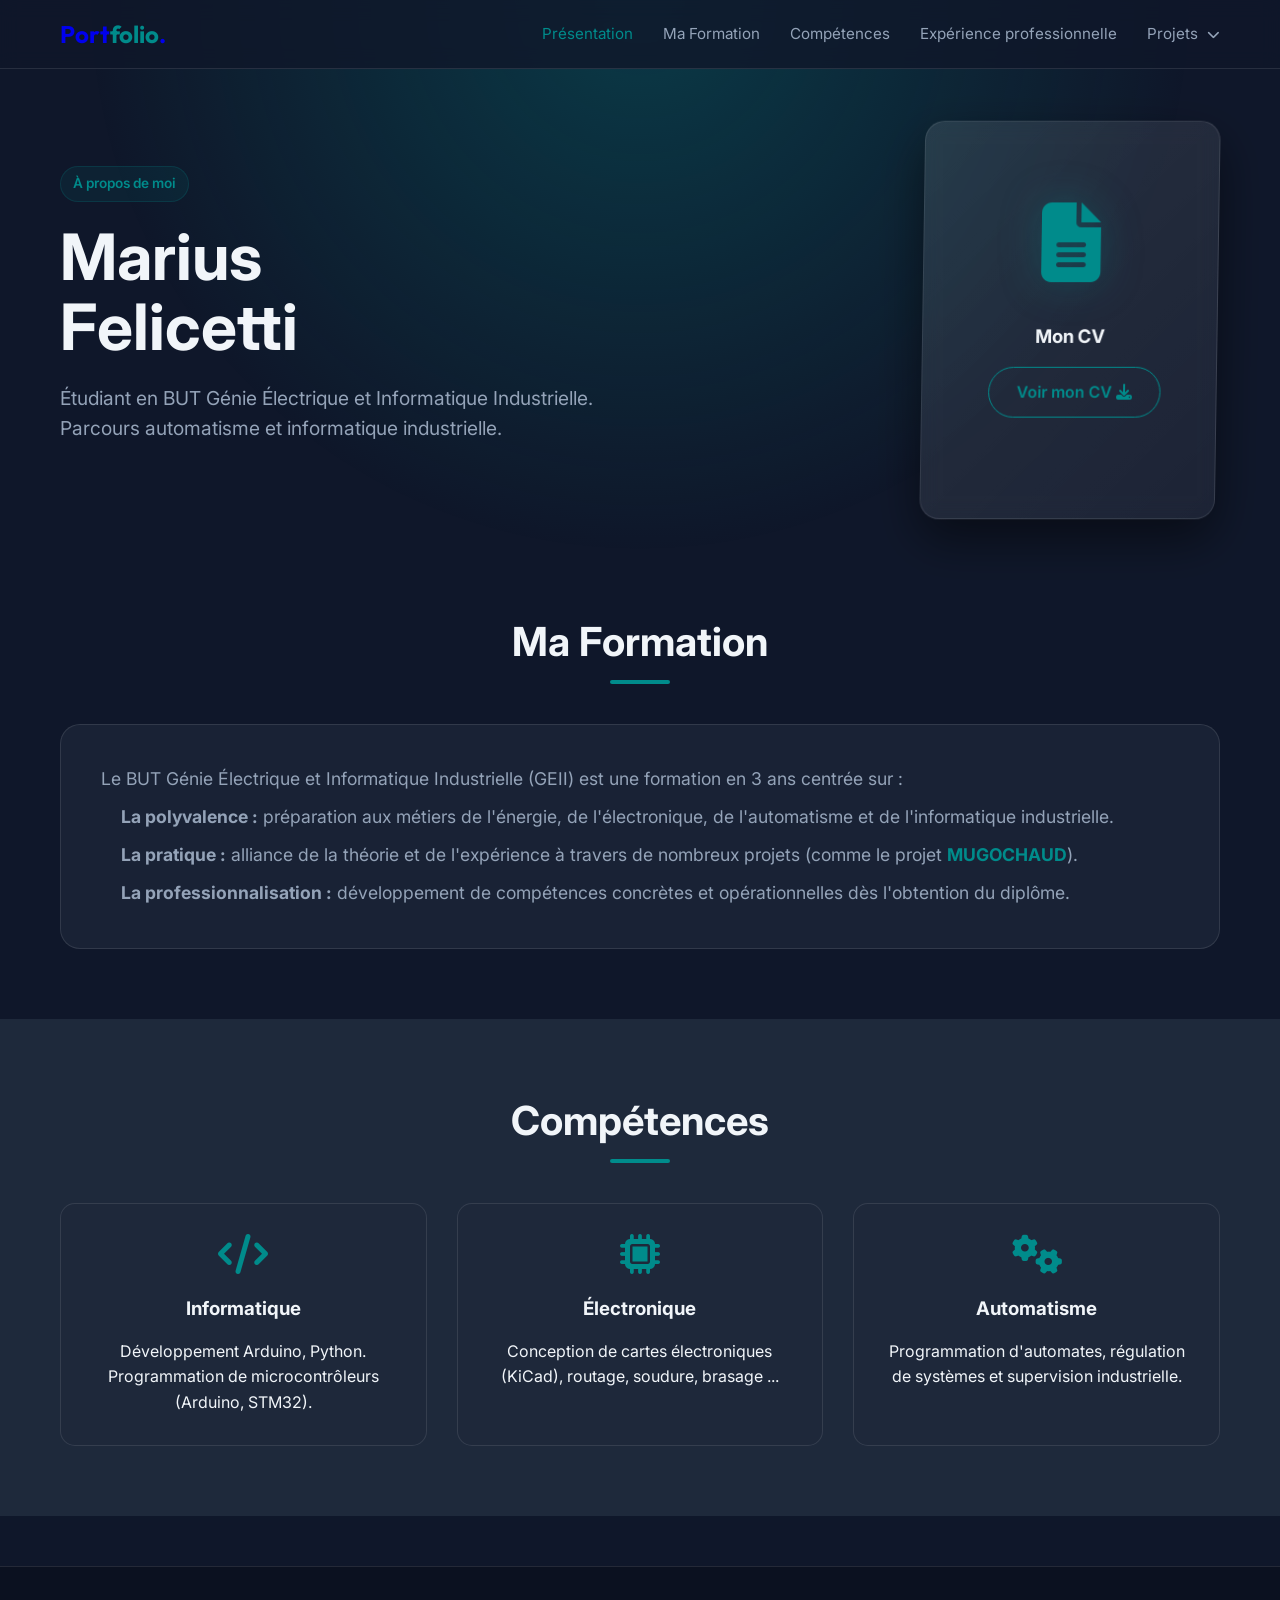
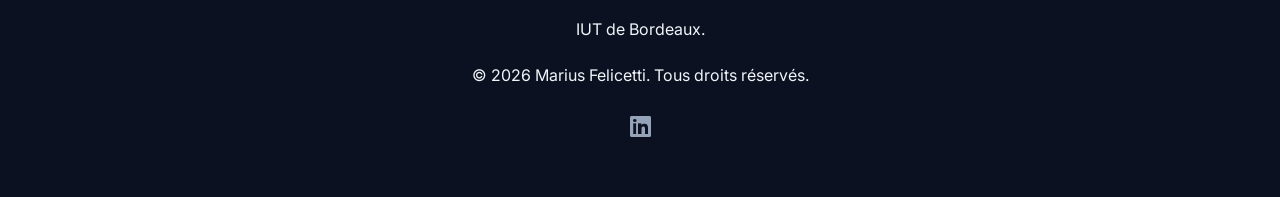
==== index.html @ 2bc8f961 "Add files via upload" ====
<!DOCTYPE html>
<html lang="fr">

<head>
    <meta charset="UTF-8">
    <meta name="viewport" content="width=device-width, initial-scale=1.0">
    <title>Portfolio | Marius Felicetti</title>
    <meta name="description" content="Présentation de mon portfolio.">

    <!-- Fonts -->
    <link rel="preconnect" href="https://fonts.googleapis.com">
    <link rel="preconnect" href="https://fonts.gstatic.com" crossorigin>
    <link
        href="https://fonts.googleapis.com/css2?family=Inter:wght@300;400;600;700&family=Outfit:wght@500;700&display=swap"
        rel="stylesheet">

    <!-- Icons -->
    <link rel="stylesheet" href="https://cdnjs.cloudflare.com/ajax/libs/font-awesome/6.4.0/css/all.min.css">

    <!-- Styles -->
    <link rel="stylesheet" href="style.css">
</head>

<body>
    <div class="background-glow"></div>

    <header class="header">
        <nav class="navbar container">
            <a href="index.html" class="logo">Port<span class="accent">folio</span>.</a>
            <ul class="nav-links">
                <li><a href="#hero">Présentation</a></li>
                <li><a href="#presentation">Ma Formation</a></li>
                <li><a href="#competences">Compétences</a></li>
                <li><a href="stage.html">Expérience professionnelle</a></li>
                <li class="nav-item-dynamic">
                    <a href="#" id="projets-btn">Projets <i class="fa-solid fa-chevron-down arrow-icon"></i></a>
                    <div class="dynamic-menu">
                        <a href="kartahelice.html">Kart à Hélice</a>
                        <a href="mugochaud.html">MUGOCHAUD</a>
                    </div>
                </li>
            </ul>
            <div class="hamburger">
                <span></span>
                <span></span>
                <span></span>
            </div>
        </nav>
    </header>

    <main>
        <!-- Hero Section -->
        <section id="hero" class="hero">
            <div class="container hero-content">
                <div class="hero-text">
                    <span class="badge">À propos de moi</span>
                    <h1>Marius<br><span class="gradient-text">Felicetti</span></h1>
                    <p class="lead">Étudiant en BUT Génie Électrique et Informatique Industrielle. Parcours automatisme
                        et informatique industrielle.</p>
                </div>
                <div class="hero-visual">
                    <div class="card-3d">
                        <i class="fa-solid fa-file-lines icon-3d"></i>
                        <div class="card-content">
                            <h3>Mon CV</h3>
                            <a href="CV.pdf" target="_blank" class="btn btn-secondary" style="margin-top: 15px;">Voir
                                mon CV <i class="fa-solid fa-download"></i></a>
                        </div>
                    </div>
                </div>
            </div>
        </section>

        <!-- Presentation -->
        <section id="presentation" class="section">
            <div class="container">
                <h2 class="section-title">Ma Formation</h2>
                <div class="content-card">
                    <p>Le BUT Génie Électrique et Informatique Industrielle (GEII) est une formation en 3 ans centrée
                        sur :</p>
                    <ul style="padding-left: 20px; margin-top: 10px; display: flex; flex-direction: column; gap: 10px;">
                        <li><strong>La polyvalence :</strong> préparation aux métiers de l'énergie, de l'électronique,
                            de l'automatisme et de l'informatique industrielle.</li>
                        <li><strong>La pratique :</strong> alliance de la théorie et de l'expérience à travers de
                            nombreux projets (comme le projet <a href="mugochaud.html" style="color: var(--accent); font-weight: bold;">MUGOCHAUD</a>).</li>
                        <li><strong>La professionnalisation :</strong> développement de compétences concrètes et
                            opérationnelles dès l'obtention du diplôme.</li>
                    </ul>
                </div>
            </div>
        </section>

        <!-- Compétences -->
        <section id="competences" class="section alt-bg">
            <div class="container">
                <h2 class="section-title">Compétences</h2>
                <div class="grid-3">
                    <div class="feature-card">
                        <i class="fa-solid fa-code"></i>
                        <h3>Informatique</h3>
                        <p>Développement Arduino, Python. Programmation de microcontrôleurs (Arduino, STM32).</p>
                    </div>
                    <div class="feature-card">
                        <i class="fa-solid fa-microchip"></i>
                        <h3>Électronique</h3>
                        <p>Conception de cartes électroniques (KiCad), routage, soudure, brasage ...</p>
                    </div>
                    <div class="feature-card">
                        <i class="fa-solid fa-gears"></i>
                        <h3>Automatisme</h3>
                        <p>Programmation d'automates, régulation de systèmes et supervision industrielle.</p>
                    </div>
                </div>
            </div>
        </section>

    </main>

    <footer class="footer">
        <div class="container">
            <div class="footer-content">
                <div class="footer-logo">IUT <span class="accent"> de Bordeaux</span>.</div>
                <p>&copy; 2026 Marius Felicetti. Tous droits réservés.</p>
                <div class="social-links">
                    <a href="https://www.linkedin.com/in/marius-felicetti" target="_blank"><i
                            class="fa-brands fa-linkedin"></i></a>
                </div>
            </div>
        </div>
    </footer>

    <script src="script.js"></script>
</body>

</html>
---- style.css ----
:root {
    --bg-color: #0f172a;
    --bg-alt: #1e293b;
    --text-main: #f1f5f9;
    --text-muted: #94a3b8;
    --accent: #008b8b;
    --accent-glow: rgba(0, 139, 139, 0.3);
    --card-bg: rgba(30, 41, 59, 0.7);
    --border: rgba(255, 255, 255, 0.1);
    --font-main: 'Inter', sans-serif;
    --font-heading: 'Outfit', sans-serif;
    --transition: all 0.3s ease;
}

* {
    margin: 0;
    padding: 0;
    box-sizing: border-box;
}

html {
    scroll-behavior: smooth;
}

body {
    font-family: var(--font-main);
    background-color: var(--bg-color);
    color: var(--text-main);
    line-height: 1.6;
    overflow-x: hidden;
}

/* Background Effect */
.background-glow {
    position: fixed;
    top: 0;
    left: 0;
    width: 100%;
    height: 100%;
    background: radial-gradient(circle at 50% 0%, var(--accent-glow), transparent 50%);
    z-index: -1;
    pointer-events: none;
}

/* Typography */
h1,
h2,
h3 {
    transition: var(--transition);
}

ul {
    list-style: none;
}

a {
    text-decoration: none;
}

.container {
    max-width: 1200px;
    margin: 0 auto;
    padding: 0 20px;
}

/* Buttons */
.btn {
    display: inline-block;
    padding: 12px 28px;
    border-radius: 50px;
    font-weight: 600;
    cursor: pointer;
    transition: var(--transition);
}

.btn-primary {
    background: var(--accent);
    color: #000;
    box-shadow: 0 0 20px var(--accent-glow);
}

.btn-primary:hover {
    transform: translateY(-2px);
    box-shadow: 0 0 30px var(--accent-glow);
}

.btn-secondary {
    background: transparent;
    border: 1px solid var(--accent);
    color: var(--accent);
    margin-left: 10px;
}

.btn-secondary:hover {
    background: rgba(0, 139, 139, 0.1);
}

/* Header */
.header {
    position: fixed;
    top: 0;
    width: 100%;
    z-index: 1000;
    background: rgba(15, 23, 42, 0.8);
    backdrop-filter: blur(10px);
    border-bottom: 1px solid var(--border);
    padding: 15px 0;
}

.navbar {
    display: flex;
    justify-content: space-between;
    align-items: center;
}

.logo {
    font-size: 1.5rem;
    font-weight: 700;
    font-family: var(--font-heading);
}

.logo .accent {
    color: var(--accent);
}

.nav-links {
    display: flex;
    gap: 30px;
    align-items: center;
}

.nav-links a {
    font-size: 0.95rem;
    color: var(--text-muted);
}

.nav-links a:hover,
.nav-links a.active {
    color: var(--accent);
}

.btn-nav {
    padding: 8px 20px;
    border: 1px solid var(--border);
    border-radius: 20px;
    background: rgba(255, 255, 255, 0.05);
}

.btn-nav:hover {
    border-color: var(--accent);
    color: var(--accent) !important;
}

/* Dynamic Menu */
.nav-item-dynamic {
    position: relative;
}

.dynamic-menu {
    position: absolute;
    top: 100%;
    left: 50%;
    /* Center relative to parent */
    transform: translateX(-50%) translateY(-10px);
    display: flex;
    flex-direction: column;
    align-items: stretch;
    /* Stretch items to fill width */
    background: rgba(15, 23, 42, 0.95);
    backdrop-filter: blur(10px);
    border: 1px solid var(--border);
    border-radius: 10px;
    padding: 10px;
    min-width: 200px;
    gap: 10px;
    opacity: 0;
    pointer-events: none;
    transition: all 0.3s ease;
    box-shadow: 0 10px 30px rgba(0, 0, 0, 0.5);
}

.nav-item-dynamic:hover .dynamic-menu {
    opacity: 1;
    transform: translateX(-50%) translateY(0);
    pointer-events: auto;
}

.dynamic-menu a {
    white-space: nowrap;
    font-size: 0.9rem;
    color: var(--text-muted);
    padding: 5px 10px;
    width: 100%;
    border-radius: 5px;
    transition: background 0.2s ease;
}

.dynamic-menu a:hover {
    color: var(--accent);
    background: rgba(255, 255, 255, 0.05);
}

.arrow-icon {
    font-size: 0.8rem;
    margin-left: 5px;
    transition: transform 0.3s ease;
}

.nav-item-dynamic:hover .arrow-icon {
    transform: rotate(180deg);
}

/* Hero Section */
.hero {
    min-height: 55vh;
    display: flex;
    align-items: center;
    position: relative;
    padding-top: 120px;
    padding-bottom: 20px;
}

.hero-content {
    display: flex;
    align-items: center;
    justify-content: space-between;
    width: 100%;
}

.hero-text {
    max-width: 600px;
}

.badge {
    display: inline-block;
    padding: 6px 12px;
    background: rgba(0, 139, 139, 0.1);
    color: var(--accent);
    border-radius: 20px;
    font-size: 0.85rem;
    font-weight: 600;
    margin-bottom: 20px;
    border: 1px solid rgba(0, 139, 139, 0.2);
}

.hero h1 {
    font-size: 4rem;
    line-height: 1.1;
    margin-bottom: 20px;
}

.lead {
    font-size: 1.2rem;
    color: var(--text-muted);
    margin-bottom: 30px;
}

.card-3d {
    width: 300px;
    height: 400px;
    background: linear-gradient(135deg, rgba(255, 255, 255, 0.1), rgba(255, 255, 255, 0.05));
    border: 1px solid var(--border);
    border-radius: 20px;
    display: flex;
    flex-direction: column;
    align-items: center;
    justify-content: center;
    backdrop-filter: blur(10px);
    box-shadow: 0 20px 50px rgba(0, 0, 0, 0.5);
    transform: rotateY(-10deg) rotateX(5deg);
    transition: transform 0.5s ease;
}

.card-3d:hover {
    transform: rotateY(0) rotateX(0) translateY(-10px);
}

.icon-3d {
    font-size: 5rem;
    color: var(--accent);
    margin-bottom: 20px;
    filter: drop-shadow(0 0 20px var(--accent-glow));
}

.card-content {
    text-align: center;
    padding: 20px;
}

.scroll-indicator {
    position: absolute;
    bottom: 30px;
    left: 50%;
    transform: translateX(-50%);
    display: flex;
    flex-direction: column;
    align-items: center;
    color: var(--text-muted);
    font-size: 0.9rem;
    animation: bounce 2s infinite;
}

@keyframes bounce {

    0%,
    20%,
    50%,
    80%,
    100% {
        transform: translateX(-50%) translateY(0);
    }

    40% {
        transform: translateX(-50%) translateY(-10px);
    }

    60% {
        transform: translateX(-50%) translateY(-5px);
    }
}

/* Sections */
.section {
    padding: 70px 0;
}

.alt-bg {
    background: var(--bg-alt);
}

.section-title {
    font-size: 2.5rem;
    margin-bottom: 50px;
    text-align: center;
    position: relative;
}

.section-title::after {
    content: '';
    position: absolute;
    bottom: -10px;
    left: 50%;
    transform: translateX(-50%);
    width: 60px;
    height: 4px;
    background: var(--accent);
    border-radius: 2px;
}

/* Cards & Grid */
.content-card {
    background: var(--card-bg);
    border: 1px solid var(--border);
    padding: 40px;
    border-radius: 20px;
    font-size: 1.1rem;
    color: var(--text-muted);
}

.grid-3 {
    display: grid;
    grid-template-columns: repeat(auto-fit, minmax(300px, 1fr));
    gap: 30px;
}

.feature-card {
    background: var(--card-bg);
    padding: 30px;
    border-radius: 15px;
    border: 1px solid var(--border);
    text-align: center;
    transition: var(--transition);
}

.feature-card:hover {
    transform: translateY(-5px);
    border-color: var(--accent);
}

.feature-card i {
    font-size: 2.5rem;
    color: var(--accent);
    margin-bottom: 20px;
}

.feature-card h3 {
    margin-bottom: 15px;
}

/* Split Layout */
.split-layout {
    display: flex;
    gap: 50px;
    align-items: center;
}

.text-block {
    flex: 1;
}

.visual-block {
    flex: 1;
}

.check-list li {
    margin-bottom: 15px;
    display: flex;
    align-items: center;
    gap: 10px;
}

.check-list i {
    color: var(--accent);
}

.placeholder-img {
    width: 100%;
    height: 300px;
    background: rgba(255, 255, 255, 0.05);
    border-radius: 20px;
    display: flex;
    flex-direction: column;
    align-items: center;
    justify-content: center;
    border: 2px dashed var(--border);
    color: var(--text-muted);
}

.placeholder-img i {
    font-size: 3rem;
    margin-bottom: 10px;
}

/* Timeline */
.timeline {
    position: relative;
    max-width: 800px;
    margin: 0 auto;
}

.timeline::before {
    content: '';
    position: absolute;
    left: 20px;
    top: 0;
    bottom: 0;
    width: 2px;
    background: var(--border);
}

.timeline-item {
    padding-left: 60px;
    margin-bottom: 40px;
    position: relative;
}

.timeline-dot {
    position: absolute;
    left: 11px;
    top: 5px;
    width: 20px;
    height: 20px;
    background: var(--accent);
    border-radius: 50%;
    box-shadow: 0 0 10px var(--accent-glow);
}

.timeline-content h4 {
    font-size: 1.3rem;
    margin-bottom: 10px;
}

/* Stats */
.stats-grid {
    display: flex;
    justify-content: space-around;
    margin-top: 40px;
    text-align: center;
}

.stat-number {
    display: block;
    font-size: 2.5rem;
    font-weight: 700;
    color: var(--accent);
}

.stat-label {
    color: var(--text-muted);
}

/* Downloads */
.downloads-grid {
    display: grid;
    grid-template-columns: repeat(auto-fit, minmax(280px, 1fr));
    gap: 20px;
}

.download-card {
    display: flex;
    align-items: center;
    background: var(--card-bg);
    padding: 20px;
    border-radius: 15px;
    border: 1px solid var(--border);
    transition: var(--transition);
    color: var(--accent);
    text-decoration: none;
}

.download-card:hover {
    background: rgba(0, 139, 139, 0.1);
    border-color: var(--accent);
}

.icon-box {
    width: 50px;
    height: 50px;
    background: rgba(255, 255, 255, 0.05);
    border-radius: 10px;
    display: flex;
    align-items: center;
    justify-content: center;
    font-size: 1.5rem;
    color: #ef4444;
    /* PDF Color */
    margin-right: 15px;
}

.file-info h4 {
    font-size: 1rem;
    margin-bottom: 2px;
}

.file-size {
    font-size: 0.85rem;
    color: var(--text-muted);
}

.download-icon {
    margin-left: auto;
    color: var(--text-muted);
}

/* Footer */
.footer {
    background: #0b1120;
    padding: 50px 0;
    margin-top: 50px;
    border-top: 1px solid var(--border);
}

.footer-content {
    display: flex;
    flex-direction: column;
    align-items: center;
    gap: 20px;
}

.social-links {
    display: flex;
    gap: 20px;
}

.social-links a {
    font-size: 1.5rem;
    color: var(--text-muted);
}

.social-links a:hover {
    color: var(--accent);
}

/* Mobile */
.hamburger {
    display: none;
    cursor: pointer;
}

@media (max-width: 768px) {
    .hero h1 {
        font-size: 2.5rem;
    }

    .hero-content {
        flex-direction: column;
        text-align: center;
    }

    .hero-visual {
        margin-top: 50px;
    }

    .split-layout {
        flex-direction: column;
    }

    .navbar .nav-links {
        position: absolute;
        top: 100%;
        left: 0;
        width: 100%;
        background: rgba(15, 23, 42, 0.98);
        flex-direction: column;
        padding: 20px 0;
        border-bottom: 1px solid var(--border);
        transform: translateY(-150%);
        opacity: 0;
        pointer-events: none;
        transition: var(--transition);
        z-index: 999;
    }

    .navbar .nav-links.active {
        transform: translateY(0);
        opacity: 1;
        pointer-events: auto;
    }

    .nav-item-dynamic {
        width: 100%;
        text-align: center;
    }

    .dynamic-menu {
        position: static;
        transform: none;
        box-shadow: none;
        background: transparent;
        border: none;
        padding: 0;
        margin-top: 15px;
        display: none;
    }

    .nav-item-dynamic:hover .dynamic-menu,
    .nav-item-dynamic:active .dynamic-menu {
        display: flex;
        opacity: 1;
        pointer-events: auto;
    }

    .hamburger {
        display: flex !important;
        flex-direction: column;
        gap: 6px;
        z-index: 1001;
        padding: 10px;
        margin-right: -10px;
    }

    .hamburger span {
        display: block;
        width: 28px;
        height: 3px;
        background-color: var(--text-main);
        transition: var(--transition);
        border-radius: 3px;
    }

    .hamburger.active span:nth-child(1) {
        transform: translateY(9px) rotate(45deg);
    }

    .hamburger.active span:nth-child(2) {
        opacity: 0;
    }

    .hamburger.active span:nth-child(3) {
        transform: translateY(-9px) rotate(-45deg);
    }

    .stats-grid {
        flex-direction: column;
        gap: 30px;
    }
}

/* Animations */
.hidden {
    opacity: 0;
    transform: translateY(30px);
    transition: all 0.8s ease;
}

.revealed {
    opacity: 1;
    transform: translateY(0);
}

.visual-block img {
    width: 100%;
    /* L'image prend toute la largeur du bloc */
    height: auto;
    /* La hauteur s'adapte pour ne pas déformer l'image */
    object-fit: cover;
    /* Remplit bien le cadre (optionnel) */
}
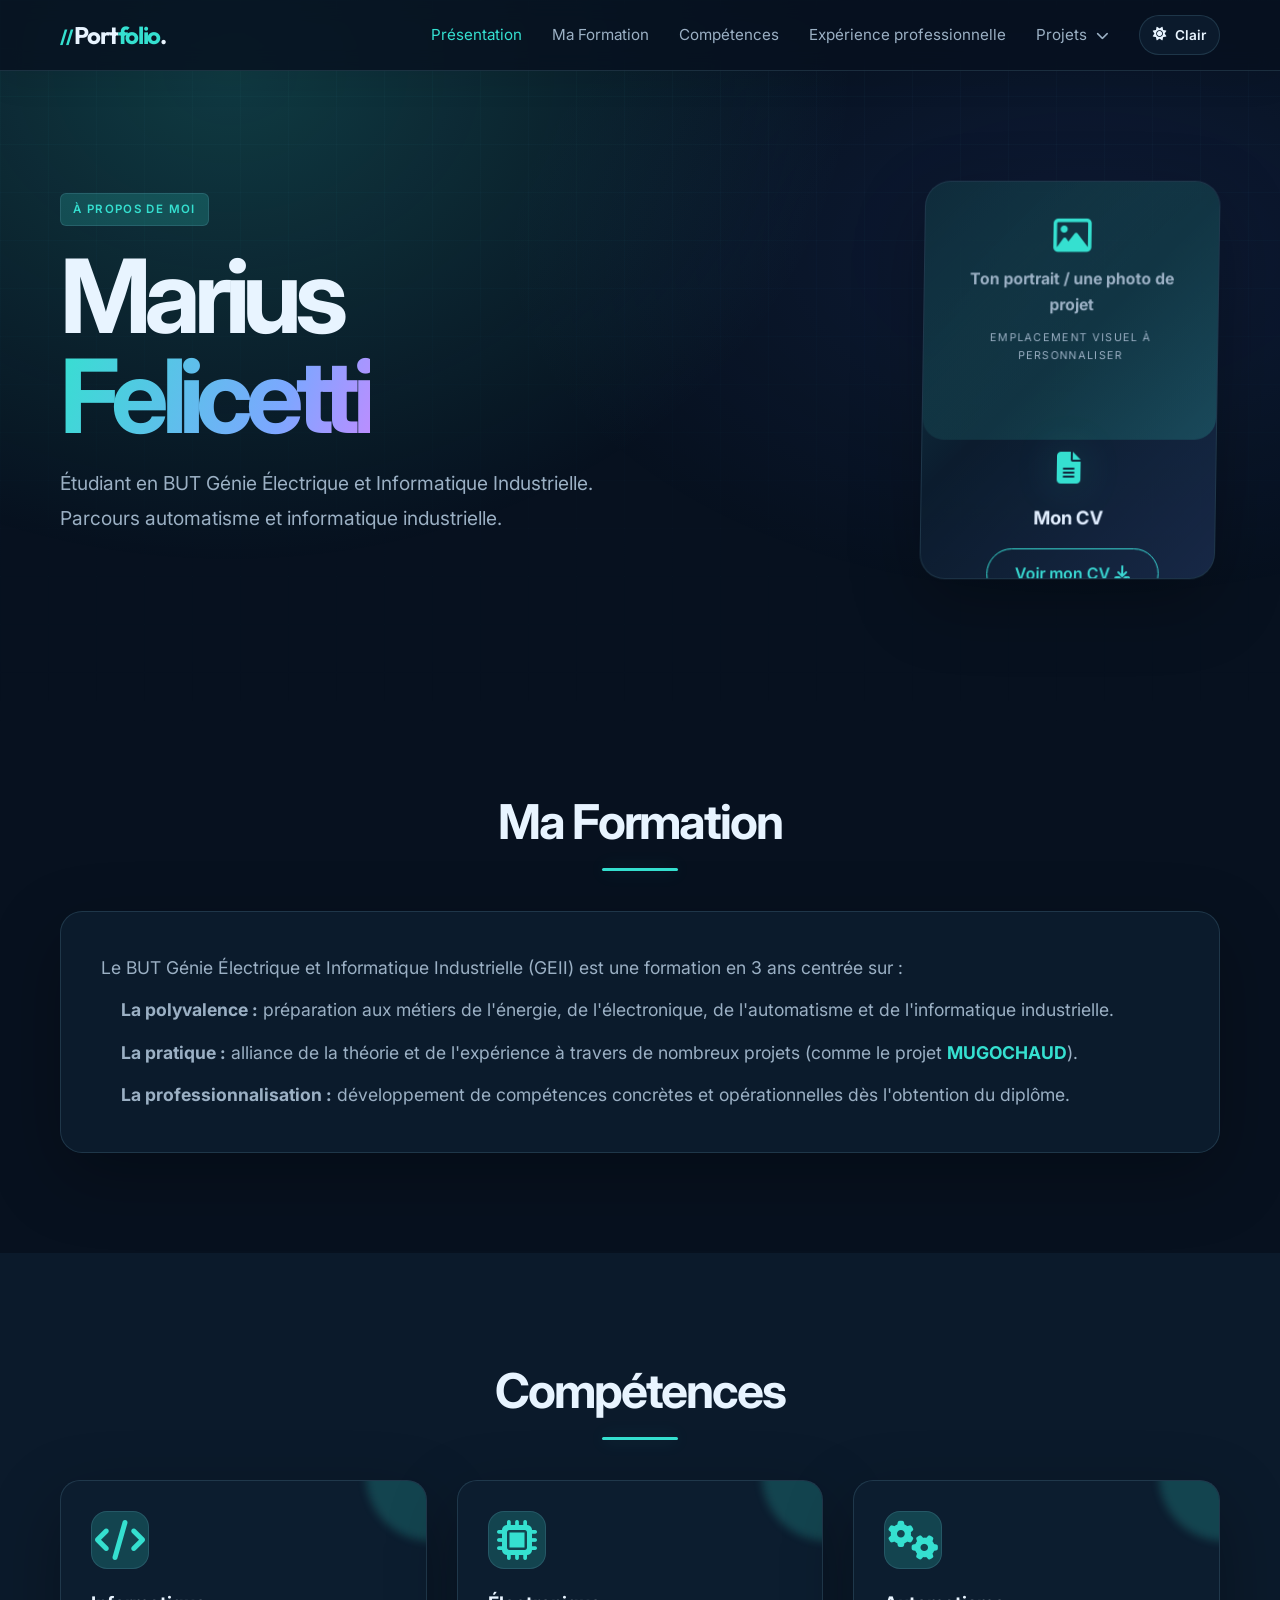
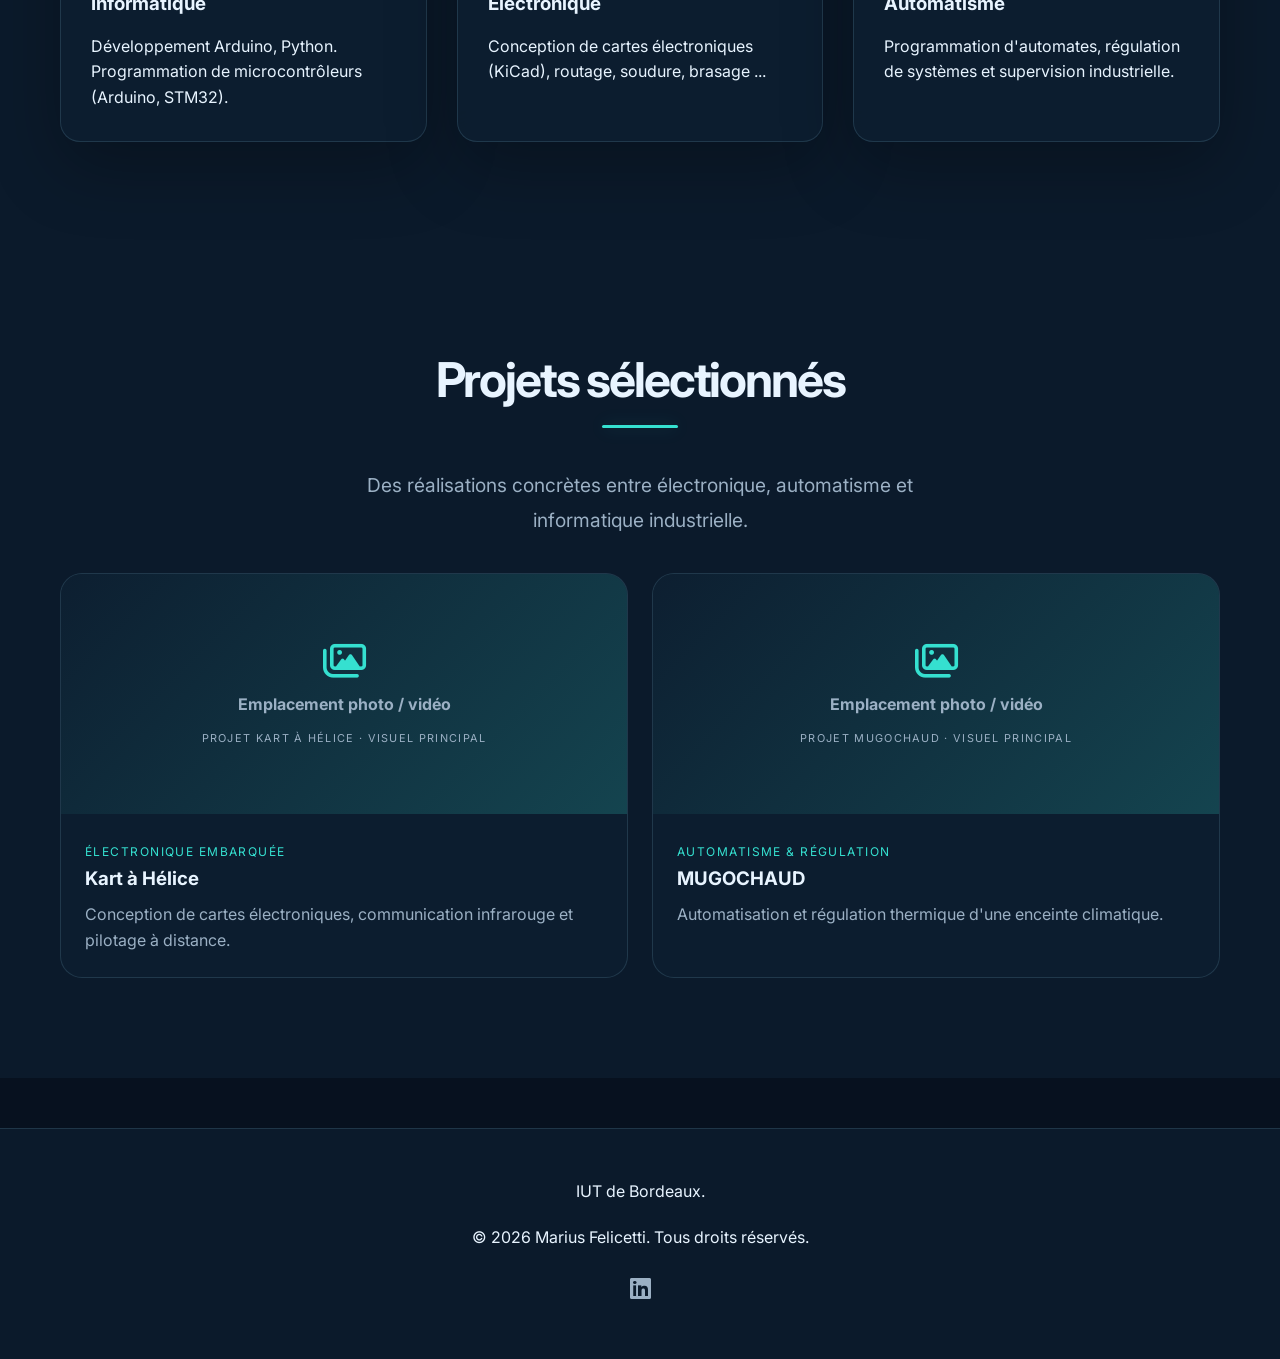
==== commit e7ecb0d8: "Moderniser l'accueil et ajouter les vitrines projets" ====
--- a/index.html
+++ b/index.html
@@ -18,7 +18,8 @@
     <link rel="stylesheet" href="https://cdnjs.cloudflare.com/ajax/libs/font-awesome/6.4.0/css/all.min.css">
 
     <!-- Styles -->
-    <link rel="stylesheet" href="style.css">
+    <link rel="stylesheet" href="style.css">
+    <script>try{document.documentElement.dataset.theme=localStorage.getItem("marius-portfolio-theme")||"dark"}catch(e){document.documentElement.dataset.theme="dark"}</script>
 </head>
 
 <body>
@@ -60,7 +61,7 @@
                 </div>
                 <div class="hero-visual">
                     <div class="card-3d">
-                        <i class="fa-solid fa-file-lines icon-3d"></i>
+                        <div class="media-placeholder" style="width:100%;height:100%;min-height:300px;border:0;"><i class="fa-regular fa-image"></i><strong>Ton portrait / une photo de projet</strong><small>Emplacement visuel à personnaliser</small></div><i class="fa-solid fa-file-lines icon-3d" style="font-size:2rem;margin:12px 0 0;"></i>
                         <div class="card-content">
                             <h3>Mon CV</h3>
                             <a href="CV.pdf" target="_blank" class="btn btn-secondary" style="margin-top: 15px;">Voir
@@ -114,6 +115,23 @@
             </div>
         </section>
 
+
+        <section id="projets" class="section alt-bg">
+            <div class="container">
+                <h2 class="section-title">Projets sélectionnés</h2>
+                <p class="lead" style="margin:0 auto 36px;text-align:center;">Des réalisations concrètes entre électronique, automatisme et informatique industrielle.</p>
+                <div class="project-showcase">
+                    <a class="project-tile" href="kartahelice.html">
+                        <div class="media-placeholder"><i class="fa-regular fa-images"></i><strong>Emplacement photo / vidéo</strong><small>Projet Kart à Hélice · visuel principal</small></div>
+                        <div class="project-tile-copy"><span>Électronique embarquée</span><h3>Kart à Hélice</h3><p>Conception de cartes électroniques, communication infrarouge et pilotage à distance.</p></div>
+                    </a>
+                    <a class="project-tile" href="mugochaud.html">
+                        <div class="media-placeholder"><i class="fa-regular fa-images"></i><strong>Emplacement photo / vidéo</strong><small>Projet MUGOCHAUD · visuel principal</small></div>
+                        <div class="project-tile-copy"><span>Automatisme & régulation</span><h3>MUGOCHAUD</h3><p>Automatisation et régulation thermique d'une enceinte climatique.</p></div>
+                    </a>
+                </div>
+            </div>
+        </section>
     </main>
 
     <footer class="footer">
--- a/style.css
+++ b/style.css
@@ -695,4 +695,87 @@
     /* La hauteur s'adapte pour ne pas déformer l'image */
     object-fit: cover;
     /* Remplit bien le cadre (optionnel) */
-}+}
+
+/* ===== Portfolio 2026 · Tech refresh ===== */
+:root {
+  color-scheme: dark;
+  --bg-color:#07111f; --bg-alt:#0b1a2b; --text-main:#e8f4ff; --text-muted:#9bb0c4;
+  --accent:#35e0d0; --accent-glow:rgba(53,224,208,.2); --card-bg:rgba(13,31,49,.78);
+  --border:rgba(132,190,210,.17); --card-shadow:0 24px 70px rgba(0,0,0,.28);
+  --surface:rgba(10,25,42,.86); --grid-line:rgba(80,160,180,.07);
+}
+html[data-theme="light"] {
+  color-scheme:light;
+  --bg-color:#f3f8fc; --bg-alt:#e8f1f7; --text-main:#102334; --text-muted:#52697c;
+  --accent:#007f88; --accent-glow:rgba(0,127,136,.13); --card-bg:rgba(255,255,255,.86);
+  --border:rgba(20,75,100,.15); --card-shadow:0 24px 70px rgba(23,55,75,.1);
+  --surface:rgba(255,255,255,.9); --grid-line:rgba(20,100,120,.06);
+}
+html { scroll-padding-top:100px; }
+body { background:var(--bg-color); color:var(--text-main); transition:background .35s,color .35s; }
+body::before { content:""; position:fixed; inset:0; z-index:-2; pointer-events:none; opacity:.65;
+ background-image:linear-gradient(var(--grid-line) 1px,transparent 1px),linear-gradient(90deg,var(--grid-line) 1px,transparent 1px);background-size:48px 48px;
+ mask-image:linear-gradient(to bottom,black,transparent 85%); }
+a { color:inherit; }
+.background-glow { background:radial-gradient(ellipse at 18% 8%,var(--accent-glow),transparent 42%),radial-gradient(ellipse at 85% 28%,rgba(75,115,255,.10),transparent 38%); }
+.header { background:color-mix(in srgb,var(--bg-color) 82%,transparent); border-bottom:1px solid var(--border); box-shadow:0 8px 35px rgba(0,0,0,.08); }
+.logo { letter-spacing:-.06em; color:var(--text-main); }
+.logo::before { content:"// "; color:var(--accent); font-size:.8em; }
+.nav-links a { transition:color .2s,opacity .2s; }
+.nav-links a:hover,.nav-links a.active { color:var(--accent); }
+.dynamic-menu { background:var(--surface); border-color:var(--border); box-shadow:var(--card-shadow); }
+.theme-toggle { display:inline-flex; align-items:center; justify-content:center; gap:8px; min-width:42px; height:40px; padding:0 13px; border:1px solid var(--border); border-radius:999px; background:var(--card-bg); color:var(--text-main); cursor:pointer; font:600 .85rem var(--font-main); transition:.25s; }
+.theme-toggle:hover { border-color:var(--accent); color:var(--accent); transform:translateY(-2px); box-shadow:0 0 22px var(--accent-glow); }
+.hero { min-height:76vh; padding:150px 0 75px; overflow:hidden; }
+.hero-content { gap:50px; }
+.hero h1 { font-size:clamp(3.4rem,8vw,6.6rem); letter-spacing:-.075em; line-height:.98; }
+.gradient-text { background:linear-gradient(110deg,var(--accent),#7ca7ff 70%,#c08cff);-webkit-background-clip:text;background-clip:text;color:transparent; }
+.badge { border-radius:6px; letter-spacing:.12em; text-transform:uppercase; font-size:.72rem; background:var(--accent-glow); border-color:var(--border); }
+.lead { max-width:650px; line-height:1.8; }
+.card-3d,.content-card,.feature-card,.download-card { background:var(--card-bg); border:1px solid var(--border); box-shadow:var(--card-shadow); backdrop-filter:blur(16px); }
+.card-3d { border-radius:26px; position:relative; overflow:hidden; }
+.card-3d::before { content:""; position:absolute; inset:-1px; background:linear-gradient(135deg,var(--accent-glow),transparent 45%,rgba(110,130,255,.12)); pointer-events:none; }
+.btn-primary { color:#04171b; background:var(--accent); }
+.btn-secondary { color:var(--accent); }
+.section { padding:100px 0; }
+.section-title { font-size:clamp(2rem,4vw,3rem); letter-spacing:-.045em; }
+.section-title::after { width:76px; height:3px; box-shadow:0 0 18px var(--accent-glow); }
+.content-card { border-radius:22px; line-height:1.85; }
+.feature-card { border-radius:20px; text-align:left; position:relative; overflow:hidden; }
+.feature-card::after { content:""; position:absolute; width:130px;height:130px;right:-70px;top:-70px;border-radius:50%;background:var(--accent-glow);filter:blur(4px); }
+.feature-card:hover { transform:translateY(-9px); border-color:var(--accent); box-shadow:0 22px 55px var(--accent-glow); }
+.feature-card i { display:inline-flex; width:58px;height:58px;align-items:center;justify-content:center;border:1px solid var(--border);border-radius:16px;background:var(--accent-glow); }
+.placeholder-img,.media-placeholder { min-height:280px; border:1px dashed color-mix(in srgb,var(--accent) 55%,var(--border)); border-radius:22px; background:linear-gradient(135deg,var(--card-bg),var(--accent-glow)); color:var(--text-muted); display:flex; flex-direction:column; align-items:center; justify-content:center; gap:12px; text-align:center; padding:24px; position:relative; overflow:hidden; }
+.media-placeholder i { font-size:2.4rem;color:var(--accent); }
+.media-placeholder small { letter-spacing:.12em;text-transform:uppercase;font-size:.68rem; }
+.project-showcase { display:grid;grid-template-columns:repeat(2,minmax(0,1fr));gap:24px; }
+.project-tile { display:flex;flex-direction:column;gap:0;overflow:hidden;border:1px solid var(--border);border-radius:22px;background:var(--card-bg);color:var(--text-main);transition:.3s; }
+.project-tile:hover { transform:translateY(-7px);border-color:var(--accent);box-shadow:0 22px 55px var(--accent-glow); }
+.project-tile .media-placeholder { border:0;border-radius:0;min-height:240px; }
+.project-tile-copy { padding:24px; }
+.project-tile-copy p { color:var(--text-muted);margin-top:8px; }
+.project-tile-copy span { color:var(--accent);font-size:.75rem;letter-spacing:.12em;text-transform:uppercase; }
+.timeline-content,.text-block { color:var(--text-muted); }
+.timeline-content h4,.text-block h3 { color:var(--text-main); }
+.stats-grid { gap:20px;flex-wrap:wrap; }
+.stat-item { flex:1;min-width:130px; }
+.stat-number { font-size:clamp(1.2rem,2.4vw,2rem); }
+.footer { background:var(--bg-alt); }
+.social-links a { transition:.2s; }
+.hidden { opacity:0; transform:translateY(28px); transition:opacity .7s ease,transform .7s ease; }
+.revealed { opacity:1; transform:translateY(0); }
+.hero-text { animation:hero-enter .9s both; }
+.hero-visual { animation:hero-enter 1s .15s both; }
+@keyframes hero-enter { from{opacity:0;transform:translateY(24px)}to{opacity:1;transform:translateY(0)} }
+.cad-image { max-width:100%; }
+img { max-width:100%; }
+@media(max-width:900px) { .nav-links{gap:15px}.nav-links a{font-size:.85rem}.hero{min-height:auto}.project-showcase{grid-template-columns:1fr} }
+@media(max-width:768px) {
+ .navbar{gap:12px}.navbar .nav-links{background:var(--surface);backdrop-filter:blur(20px);border-color:var(--border);gap:18px}
+ .nav-links a{font-size:1rem}.theme-nav-item{order:-1}.theme-toggle{margin:0 auto}
+ .hero{padding:125px 0 55px}.hero-content{gap:26px}.hero-visual{margin-top:12px}.card-3d{width:min(300px,85vw);height:280px}
+ .section{padding:70px 0}.content-card{padding:25px}.grid-3{grid-template-columns:1fr}.stats-grid{flex-direction:column;gap:24px}
+ .split-layout{gap:28px!important}.footer{margin-top:20px}
+}
+@media(prefers-reduced-motion:reduce){*,*::before,*::after{scroll-behavior:auto!important;animation-duration:.01ms!important;transition-duration:.01ms!important}}
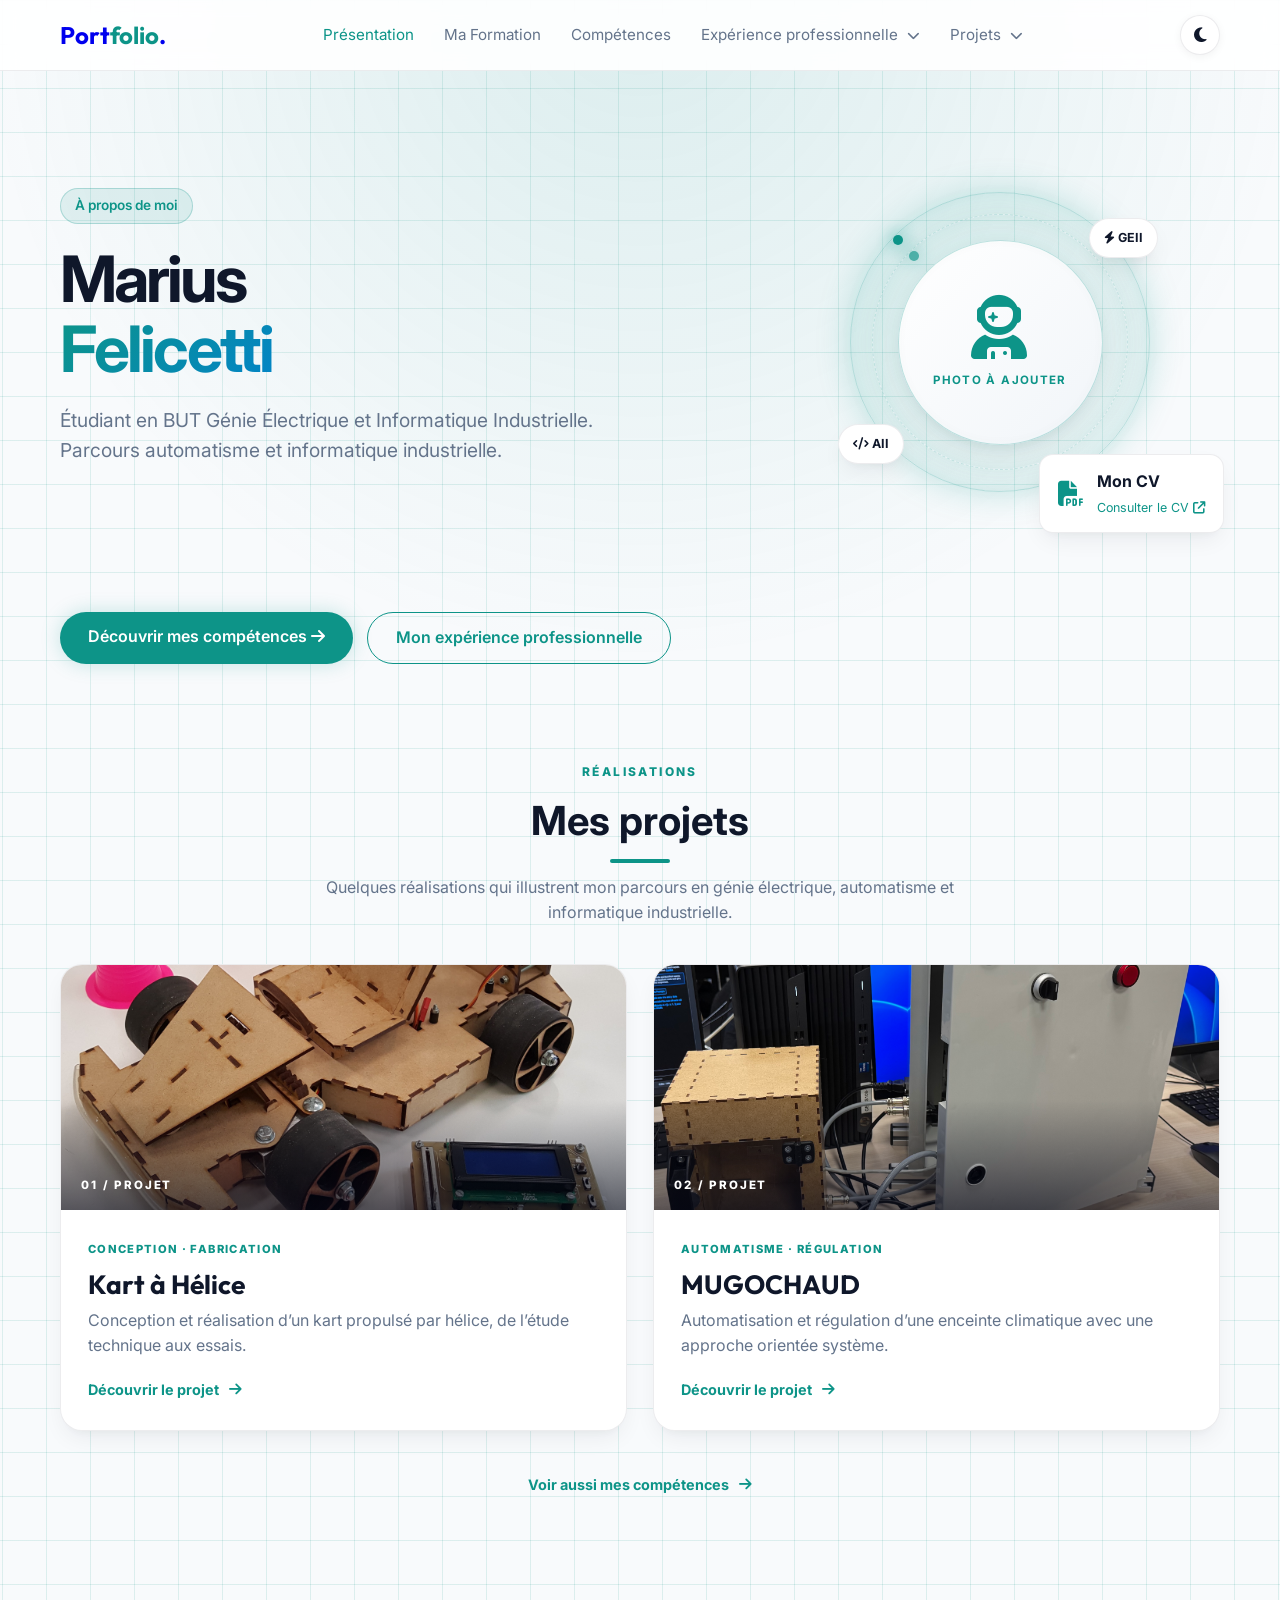
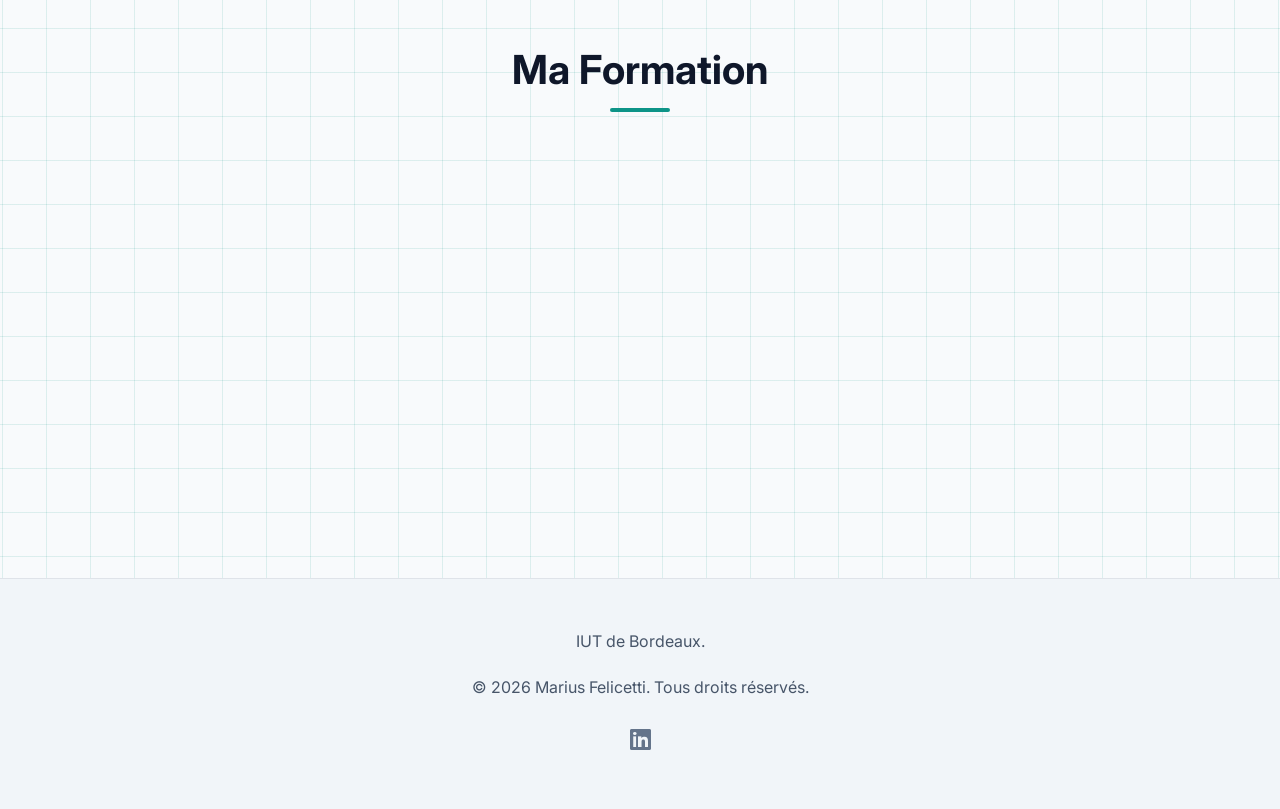
==== commit b001f089: "Add files via upload" ====
--- a/index.html
+++ b/index.html
@@ -1,153 +1,185 @@
-<!DOCTYPE html>
-<html lang="fr">
-
-<head>
-    <meta charset="UTF-8">
-    <meta name="viewport" content="width=device-width, initial-scale=1.0">
-    <title>Portfolio | Marius Felicetti</title>
-    <meta name="description" content="Présentation de mon portfolio.">
-
-    <!-- Fonts -->
-    <link rel="preconnect" href="https://fonts.googleapis.com">
-    <link rel="preconnect" href="https://fonts.gstatic.com" crossorigin>
-    <link
-        href="https://fonts.googleapis.com/css2?family=Inter:wght@300;400;600;700&family=Outfit:wght@500;700&display=swap"
-        rel="stylesheet">
-
-    <!-- Icons -->
-    <link rel="stylesheet" href="https://cdnjs.cloudflare.com/ajax/libs/font-awesome/6.4.0/css/all.min.css">
-
-    <!-- Styles -->
+<!DOCTYPE html>
+<html lang="fr">
+
+<head>
+    <meta charset="UTF-8">
+    <meta name="viewport" content="width=device-width, initial-scale=1.0">
+    <title>Portfolio | Marius Felicetti</title>
+    <meta name="description" content="Présentation de mon portfolio.">
+
+    <!-- Fonts -->
+    <link rel="preconnect" href="https://fonts.googleapis.com">
+    <link rel="preconnect" href="https://fonts.gstatic.com" crossorigin>
+    <link
+        href="https://fonts.googleapis.com/css2?family=Inter:wght@300;400;600;700&family=Outfit:wght@500;700&display=swap"
+        rel="stylesheet">
+
+    <!-- Icons -->
+    <link rel="stylesheet" href="https://cdnjs.cloudflare.com/ajax/libs/font-awesome/6.4.0/css/all.min.css">
+
+    <!-- Styles -->
     <link rel="stylesheet" href="style.css">
-    <script>try{document.documentElement.dataset.theme=localStorage.getItem("marius-portfolio-theme")||"dark"}catch(e){document.documentElement.dataset.theme="dark"}</script>
-</head>
-
-<body>
-    <div class="background-glow"></div>
-
-    <header class="header">
-        <nav class="navbar container">
-            <a href="index.html" class="logo">Port<span class="accent">folio</span>.</a>
-            <ul class="nav-links">
-                <li><a href="#hero">Présentation</a></li>
-                <li><a href="#presentation">Ma Formation</a></li>
-                <li><a href="#competences">Compétences</a></li>
-                <li><a href="stage.html">Expérience professionnelle</a></li>
-                <li class="nav-item-dynamic">
-                    <a href="#" id="projets-btn">Projets <i class="fa-solid fa-chevron-down arrow-icon"></i></a>
-                    <div class="dynamic-menu">
-                        <a href="kartahelice.html">Kart à Hélice</a>
-                        <a href="mugochaud.html">MUGOCHAUD</a>
-                    </div>
-                </li>
-            </ul>
-            <div class="hamburger">
-                <span></span>
-                <span></span>
-                <span></span>
-            </div>
-        </nav>
-    </header>
-
-    <main>
-        <!-- Hero Section -->
-        <section id="hero" class="hero">
-            <div class="container hero-content">
-                <div class="hero-text">
-                    <span class="badge">À propos de moi</span>
-                    <h1>Marius<br><span class="gradient-text">Felicetti</span></h1>
-                    <p class="lead">Étudiant en BUT Génie Électrique et Informatique Industrielle. Parcours automatisme
-                        et informatique industrielle.</p>
-                </div>
-                <div class="hero-visual">
-                    <div class="card-3d">
-                        <div class="media-placeholder" style="width:100%;height:100%;min-height:300px;border:0;"><i class="fa-regular fa-image"></i><strong>Ton portrait / une photo de projet</strong><small>Emplacement visuel à personnaliser</small></div><i class="fa-solid fa-file-lines icon-3d" style="font-size:2rem;margin:12px 0 0;"></i>
-                        <div class="card-content">
-                            <h3>Mon CV</h3>
-                            <a href="CV.pdf" target="_blank" class="btn btn-secondary" style="margin-top: 15px;">Voir
-                                mon CV <i class="fa-solid fa-download"></i></a>
-                        </div>
-                    </div>
-                </div>
-            </div>
-        </section>
-
-        <!-- Presentation -->
-        <section id="presentation" class="section">
-            <div class="container">
-                <h2 class="section-title">Ma Formation</h2>
-                <div class="content-card">
-                    <p>Le BUT Génie Électrique et Informatique Industrielle (GEII) est une formation en 3 ans centrée
-                        sur :</p>
-                    <ul style="padding-left: 20px; margin-top: 10px; display: flex; flex-direction: column; gap: 10px;">
-                        <li><strong>La polyvalence :</strong> préparation aux métiers de l'énergie, de l'électronique,
-                            de l'automatisme et de l'informatique industrielle.</li>
-                        <li><strong>La pratique :</strong> alliance de la théorie et de l'expérience à travers de
-                            nombreux projets (comme le projet <a href="mugochaud.html" style="color: var(--accent); font-weight: bold;">MUGOCHAUD</a>).</li>
-                        <li><strong>La professionnalisation :</strong> développement de compétences concrètes et
-                            opérationnelles dès l'obtention du diplôme.</li>
-                    </ul>
-                </div>
-            </div>
-        </section>
-
-        <!-- Compétences -->
-        <section id="competences" class="section alt-bg">
-            <div class="container">
-                <h2 class="section-title">Compétences</h2>
-                <div class="grid-3">
-                    <div class="feature-card">
-                        <i class="fa-solid fa-code"></i>
-                        <h3>Informatique</h3>
-                        <p>Développement Arduino, Python. Programmation de microcontrôleurs (Arduino, STM32).</p>
-                    </div>
-                    <div class="feature-card">
-                        <i class="fa-solid fa-microchip"></i>
-                        <h3>Électronique</h3>
-                        <p>Conception de cartes électroniques (KiCad), routage, soudure, brasage ...</p>
-                    </div>
-                    <div class="feature-card">
-                        <i class="fa-solid fa-gears"></i>
-                        <h3>Automatisme</h3>
-                        <p>Programmation d'automates, régulation de systèmes et supervision industrielle.</p>
-                    </div>
-                </div>
-            </div>
-        </section>
-
+    <script>
+        (function() {
+            const savedTheme = localStorage.getItem('portfolio-theme') || 'light';
+            document.documentElement.setAttribute('data-theme', savedTheme);
+        })();
+    </script>
+</head>
 
-        <section id="projets" class="section alt-bg">
-            <div class="container">
-                <h2 class="section-title">Projets sélectionnés</h2>
-                <p class="lead" style="margin:0 auto 36px;text-align:center;">Des réalisations concrètes entre électronique, automatisme et informatique industrielle.</p>
-                <div class="project-showcase">
-                    <a class="project-tile" href="kartahelice.html">
-                        <div class="media-placeholder"><i class="fa-regular fa-images"></i><strong>Emplacement photo / vidéo</strong><small>Projet Kart à Hélice · visuel principal</small></div>
-                        <div class="project-tile-copy"><span>Électronique embarquée</span><h3>Kart à Hélice</h3><p>Conception de cartes électroniques, communication infrarouge et pilotage à distance.</p></div>
-                    </a>
-                    <a class="project-tile" href="mugochaud.html">
-                        <div class="media-placeholder"><i class="fa-regular fa-images"></i><strong>Emplacement photo / vidéo</strong><small>Projet MUGOCHAUD · visuel principal</small></div>
-                        <div class="project-tile-copy"><span>Automatisme & régulation</span><h3>MUGOCHAUD</h3><p>Automatisation et régulation thermique d'une enceinte climatique.</p></div>
-                    </a>
+<body>
+    <div class="background-glow"></div>
+
+    <header class="header">
+        <nav class="navbar container">
+            <a href="index.html" class="logo">Port<span class="accent">folio</span>.</a>
+            <ul class="nav-links">
+                <li><a href="#hero">Présentation</a></li>
+                <li><a href="#presentation">Ma Formation</a></li>
+                <li><a href="competences.html">Compétences</a></li>
+                <li class="nav-item-dynamic">
+                    <a href="#" id="exp-btn">Expérience professionnelle <i class="fa-solid fa-chevron-down arrow-icon"></i></a>
+                    <div class="dynamic-menu">
+                        <a href="stage.html">Stage</a>
+                        <a href="alternance.html">Alternance</a>
+                    </div>
+                </li>
+                <li class="nav-item-dynamic">
+                    <a href="#" id="projets-btn">Projets <i class="fa-solid fa-chevron-down arrow-icon"></i></a>
+                    <div class="dynamic-menu">
+                        <a href="kartahelice.html">Kart à Hélice</a>
+                        <a href="mugochaud.html">MUGOCHAUD</a>
+                    </div>
+                </li>
+            </ul>
+                        <div class="nav-right">
+                <button id="theme-toggle" class="theme-toggle-btn" aria-label="Changer de thème" title="Passer en mode sombre">
+                    <i class="fa-solid fa-moon"></i>
+                </button>
+                <div class="hamburger">
+                    <span></span>
+                    <span></span>
+                    <span></span>
+                </div>
+            </div>
+        </nav>
+    </header>
+
+    <main>
+        <!-- Hero Section -->
+        <section id="hero" class="hero">
+            <div class="container hero-content">
+                <div class="hero-text">
+                    <span class="badge">À propos de moi</span>
+                    <h1>Marius<br><span class="gradient-text">Felicetti</span></h1>
+                    <p class="lead">Étudiant en BUT Génie Électrique et Informatique Industrielle. Parcours automatisme
+                        et informatique industrielle.</p>
+                </div>
+                <div class="hero-visual">
+                    <div class="profile-orbit" aria-label="Espace réservé pour une photo de présentation">
+                        <div class="orbit-ring orbit-ring-one"></div>
+                        <div class="orbit-ring orbit-ring-two"></div>
+                        <div class="profile-placeholder">
+                            <i class="fa-solid fa-user-astronaut"></i>
+                            <span>Photo à ajouter</span>
+                        </div>
+                        <span class="orbit-chip chip-top"><i class="fa-solid fa-bolt"></i> GEII</span>
+                        <span class="orbit-chip chip-bottom"><i class="fa-solid fa-code"></i> AII</span>
+                    </div>
+                    <div class="cv-floating-card">
+                        <i class="fa-solid fa-file-pdf"></i>
+                        <div>
+                            <strong>Mon CV</strong>
+                            <a href="CV.pdf" target="_blank" rel="noopener">Consulter le CV <i class="fa-solid fa-arrow-up-right-from-square"></i></a>
+                        </div>
+                    </div>
                 </div>
             </div>
         </section>
-    </main>
-
-    <footer class="footer">
-        <div class="container">
-            <div class="footer-content">
-                <div class="footer-logo">IUT <span class="accent"> de Bordeaux</span>.</div>
-                <p>&copy; 2026 Marius Felicetti. Tous droits réservés.</p>
-                <div class="social-links">
-                    <a href="https://www.linkedin.com/in/marius-felicetti" target="_blank"><i
-                            class="fa-brands fa-linkedin"></i></a>
-                </div>
-            </div>
-        </div>
-    </footer>
-
-    <script src="script.js"></script>
-</body>
-
-</html>+
+        <section class="hero-actions-section">
+            <div class="container hero-actions">
+                <a href="competences.html" class="btn btn-primary">Découvrir mes compétences <i class="fa-solid fa-arrow-right"></i></a>
+                <a href="stage.html" class="btn btn-secondary">Mon expérience professionnelle</a>
+            </div>
+        </section>
+
+        <!-- Projets -->
+        <section id="projets" class="section projects-section">
+            <div class="container">
+                <span class="section-kicker">Réalisations</span>
+                <h2 class="section-title">Mes projets</h2>
+                <p class="section-intro">Quelques réalisations qui illustrent mon parcours en génie électrique, automatisme et informatique industrielle.</p>
+                <div class="project-showcase">
+                    <a class="project-card project-card-kart hidden" href="kartahelice.html">
+                        <div class="project-media">
+                            <img src="kart.jpg" alt="Projet de kart à hélice" loading="lazy">
+                            <span class="project-number">01 / PROJET</span>
+                        </div>
+                        <div class="project-info">
+                            <span class="project-type">Conception · Fabrication</span>
+                            <h3>Kart à Hélice</h3>
+                            <p>Conception et réalisation d’un kart propulsé par hélice, de l’étude technique aux essais.</p>
+                            <span class="project-link">Découvrir le projet <i class="fa-solid fa-arrow-right"></i></span>
+                        </div>
+                    </a>
+                    <a class="project-card project-card-mugo hidden" href="mugochaud.html">
+                        <div class="project-media">
+                            <img src="MOC.png" alt="Enceinte climatique MUGOCHAUD" loading="lazy">
+                            <span class="project-number">02 / PROJET</span>
+                        </div>
+                        <div class="project-info">
+                            <span class="project-type">Automatisme · Régulation</span>
+                            <h3>MUGOCHAUD</h3>
+                            <p>Automatisation et régulation d’une enceinte climatique avec une approche orientée système.</p>
+                            <span class="project-link">Découvrir le projet <i class="fa-solid fa-arrow-right"></i></span>
+                        </div>
+                    </a>
+                </div>
+                <div class="projects-more">
+                    <a href="competences.html" class="text-link">Voir aussi mes compétences <i class="fa-solid fa-arrow-right"></i></a>
+                </div>
+            </div>
+        </section>
+
+        <!-- Presentation -->
+        <section id="presentation" class="section">
+            <div class="container">
+                <h2 class="section-title">Ma Formation</h2>
+                <div class="content-card">
+                    <p>Le BUT Génie Électrique et Informatique Industrielle (GEII) est une formation en 3 ans centrée
+                        sur :</p>
+                    <ul style="padding-left: 20px; margin-top: 10px; display: flex; flex-direction: column; gap: 10px;">
+                        <li><strong>La polyvalence :</strong> préparation aux métiers de l'énergie, de l'électronique,
+                            de l'automatisme et de l'informatique industrielle.</li>
+                        <li><strong>La pratique :</strong> alliance de la théorie et de l'expérience à travers de
+                            nombreux projets (comme le projet <a href="mugochaud.html" style="color: var(--accent); font-weight: bold;">MUGOCHAUD</a>).</li>
+                        <li><strong>La professionnalisation :</strong> développement de compétences concrètes et
+                            opérationnelles dès l'obtention du diplôme.</li>
+                    </ul>
+                    <div style="margin-top: 30px; text-align: center;">
+                        <a href="competences.html" class="btn btn-primary">Découvrir mes compétences <i class="fa-solid fa-arrow-right" style="margin-left: 8px;"></i></a>
+                    </div>
+                </div>
+            </div>
+        </section>
+
+    </main>
+
+    <footer class="footer">
+        <div class="container">
+            <div class="footer-content">
+                <div class="footer-logo">IUT <span class="accent"> de Bordeaux</span>.</div>
+                <p>&copy; 2026 Marius Felicetti. Tous droits réservés.</p>
+                <div class="social-links">
+                    <a href="https://www.linkedin.com/in/marius-felicetti" target="_blank"><i
+                            class="fa-brands fa-linkedin"></i></a>
+                </div>
+            </div>
+        </div>
+    </footer>
+
+    <script src="script.js"></script>
+</body>
+
+</html>
--- a/style.css
+++ b/style.css
@@ -1,781 +1,1325 @@
-:root {
-    --bg-color: #0f172a;
-    --bg-alt: #1e293b;
-    --text-main: #f1f5f9;
-    --text-muted: #94a3b8;
-    --accent: #008b8b;
-    --accent-glow: rgba(0, 139, 139, 0.3);
-    --card-bg: rgba(30, 41, 59, 0.7);
-    --border: rgba(255, 255, 255, 0.1);
-    --font-main: 'Inter', sans-serif;
-    --font-heading: 'Outfit', sans-serif;
-    --transition: all 0.3s ease;
-}
-
-* {
-    margin: 0;
-    padding: 0;
-    box-sizing: border-box;
-}
-
-html {
-    scroll-behavior: smooth;
-}
-
-body {
-    font-family: var(--font-main);
-    background-color: var(--bg-color);
-    color: var(--text-main);
-    line-height: 1.6;
-    overflow-x: hidden;
-}
-
-/* Background Effect */
-.background-glow {
-    position: fixed;
-    top: 0;
-    left: 0;
-    width: 100%;
-    height: 100%;
-    background: radial-gradient(circle at 50% 0%, var(--accent-glow), transparent 50%);
-    z-index: -1;
-    pointer-events: none;
-}
-
-/* Typography */
-h1,
-h2,
-h3 {
-    transition: var(--transition);
-}
-
-ul {
-    list-style: none;
-}
-
-a {
-    text-decoration: none;
-}
-
-.container {
-    max-width: 1200px;
-    margin: 0 auto;
-    padding: 0 20px;
-}
-
-/* Buttons */
-.btn {
-    display: inline-block;
-    padding: 12px 28px;
-    border-radius: 50px;
-    font-weight: 600;
-    cursor: pointer;
-    transition: var(--transition);
-}
-
-.btn-primary {
-    background: var(--accent);
-    color: #000;
-    box-shadow: 0 0 20px var(--accent-glow);
-}
-
-.btn-primary:hover {
-    transform: translateY(-2px);
-    box-shadow: 0 0 30px var(--accent-glow);
-}
-
-.btn-secondary {
-    background: transparent;
-    border: 1px solid var(--accent);
-    color: var(--accent);
-    margin-left: 10px;
-}
-
-.btn-secondary:hover {
-    background: rgba(0, 139, 139, 0.1);
-}
-
-/* Header */
-.header {
-    position: fixed;
-    top: 0;
-    width: 100%;
-    z-index: 1000;
-    background: rgba(15, 23, 42, 0.8);
-    backdrop-filter: blur(10px);
-    border-bottom: 1px solid var(--border);
-    padding: 15px 0;
-}
-
-.navbar {
-    display: flex;
-    justify-content: space-between;
-    align-items: center;
-}
-
-.logo {
-    font-size: 1.5rem;
-    font-weight: 700;
-    font-family: var(--font-heading);
-}
-
-.logo .accent {
-    color: var(--accent);
-}
-
-.nav-links {
-    display: flex;
-    gap: 30px;
-    align-items: center;
-}
-
-.nav-links a {
-    font-size: 0.95rem;
-    color: var(--text-muted);
-}
-
-.nav-links a:hover,
-.nav-links a.active {
-    color: var(--accent);
-}
-
-.btn-nav {
-    padding: 8px 20px;
-    border: 1px solid var(--border);
-    border-radius: 20px;
-    background: rgba(255, 255, 255, 0.05);
-}
-
-.btn-nav:hover {
-    border-color: var(--accent);
-    color: var(--accent) !important;
-}
-
-/* Dynamic Menu */
-.nav-item-dynamic {
-    position: relative;
-}
-
-.dynamic-menu {
-    position: absolute;
-    top: 100%;
-    left: 50%;
-    /* Center relative to parent */
-    transform: translateX(-50%) translateY(-10px);
-    display: flex;
-    flex-direction: column;
-    align-items: stretch;
-    /* Stretch items to fill width */
-    background: rgba(15, 23, 42, 0.95);
-    backdrop-filter: blur(10px);
-    border: 1px solid var(--border);
-    border-radius: 10px;
-    padding: 10px;
-    min-width: 200px;
-    gap: 10px;
-    opacity: 0;
-    pointer-events: none;
-    transition: all 0.3s ease;
-    box-shadow: 0 10px 30px rgba(0, 0, 0, 0.5);
-}
-
-.nav-item-dynamic:hover .dynamic-menu {
-    opacity: 1;
-    transform: translateX(-50%) translateY(0);
-    pointer-events: auto;
-}
-
-.dynamic-menu a {
-    white-space: nowrap;
-    font-size: 0.9rem;
-    color: var(--text-muted);
-    padding: 5px 10px;
-    width: 100%;
-    border-radius: 5px;
-    transition: background 0.2s ease;
-}
-
-.dynamic-menu a:hover {
-    color: var(--accent);
-    background: rgba(255, 255, 255, 0.05);
-}
-
-.arrow-icon {
-    font-size: 0.8rem;
-    margin-left: 5px;
-    transition: transform 0.3s ease;
-}
-
-.nav-item-dynamic:hover .arrow-icon {
-    transform: rotate(180deg);
-}
-
-/* Hero Section */
-.hero {
-    min-height: 55vh;
-    display: flex;
-    align-items: center;
-    position: relative;
-    padding-top: 120px;
-    padding-bottom: 20px;
-}
-
-.hero-content {
-    display: flex;
-    align-items: center;
-    justify-content: space-between;
-    width: 100%;
-}
-
-.hero-text {
-    max-width: 600px;
-}
-
-.badge {
-    display: inline-block;
-    padding: 6px 12px;
-    background: rgba(0, 139, 139, 0.1);
-    color: var(--accent);
-    border-radius: 20px;
-    font-size: 0.85rem;
-    font-weight: 600;
-    margin-bottom: 20px;
-    border: 1px solid rgba(0, 139, 139, 0.2);
-}
-
-.hero h1 {
-    font-size: 4rem;
-    line-height: 1.1;
-    margin-bottom: 20px;
-}
-
-.lead {
-    font-size: 1.2rem;
-    color: var(--text-muted);
-    margin-bottom: 30px;
-}
-
-.card-3d {
-    width: 300px;
-    height: 400px;
-    background: linear-gradient(135deg, rgba(255, 255, 255, 0.1), rgba(255, 255, 255, 0.05));
-    border: 1px solid var(--border);
-    border-radius: 20px;
-    display: flex;
-    flex-direction: column;
-    align-items: center;
-    justify-content: center;
-    backdrop-filter: blur(10px);
-    box-shadow: 0 20px 50px rgba(0, 0, 0, 0.5);
-    transform: rotateY(-10deg) rotateX(5deg);
-    transition: transform 0.5s ease;
-}
-
-.card-3d:hover {
-    transform: rotateY(0) rotateX(0) translateY(-10px);
-}
-
-.icon-3d {
-    font-size: 5rem;
-    color: var(--accent);
-    margin-bottom: 20px;
-    filter: drop-shadow(0 0 20px var(--accent-glow));
-}
-
-.card-content {
-    text-align: center;
-    padding: 20px;
-}
-
-.scroll-indicator {
-    position: absolute;
-    bottom: 30px;
-    left: 50%;
-    transform: translateX(-50%);
-    display: flex;
-    flex-direction: column;
-    align-items: center;
-    color: var(--text-muted);
-    font-size: 0.9rem;
-    animation: bounce 2s infinite;
-}
-
-@keyframes bounce {
-
-    0%,
-    20%,
-    50%,
-    80%,
-    100% {
-        transform: translateX(-50%) translateY(0);
-    }
-
-    40% {
-        transform: translateX(-50%) translateY(-10px);
-    }
-
-    60% {
-        transform: translateX(-50%) translateY(-5px);
-    }
-}
-
-/* Sections */
-.section {
-    padding: 70px 0;
-}
-
-.alt-bg {
-    background: var(--bg-alt);
-}
-
-.section-title {
-    font-size: 2.5rem;
-    margin-bottom: 50px;
-    text-align: center;
-    position: relative;
-}
-
-.section-title::after {
-    content: '';
-    position: absolute;
-    bottom: -10px;
-    left: 50%;
-    transform: translateX(-50%);
-    width: 60px;
-    height: 4px;
-    background: var(--accent);
-    border-radius: 2px;
-}
-
-/* Cards & Grid */
-.content-card {
-    background: var(--card-bg);
-    border: 1px solid var(--border);
-    padding: 40px;
-    border-radius: 20px;
-    font-size: 1.1rem;
-    color: var(--text-muted);
-}
-
-.grid-3 {
-    display: grid;
-    grid-template-columns: repeat(auto-fit, minmax(300px, 1fr));
-    gap: 30px;
-}
-
-.feature-card {
-    background: var(--card-bg);
-    padding: 30px;
-    border-radius: 15px;
-    border: 1px solid var(--border);
-    text-align: center;
-    transition: var(--transition);
-}
-
-.feature-card:hover {
-    transform: translateY(-5px);
-    border-color: var(--accent);
-}
-
-.feature-card i {
-    font-size: 2.5rem;
-    color: var(--accent);
-    margin-bottom: 20px;
-}
-
-.feature-card h3 {
-    margin-bottom: 15px;
-}
-
-/* Split Layout */
-.split-layout {
-    display: flex;
-    gap: 50px;
-    align-items: center;
-}
-
-.text-block {
-    flex: 1;
-}
-
-.visual-block {
-    flex: 1;
-}
-
-.check-list li {
-    margin-bottom: 15px;
-    display: flex;
-    align-items: center;
-    gap: 10px;
-}
-
-.check-list i {
-    color: var(--accent);
-}
-
-.placeholder-img {
-    width: 100%;
-    height: 300px;
-    background: rgba(255, 255, 255, 0.05);
-    border-radius: 20px;
-    display: flex;
-    flex-direction: column;
-    align-items: center;
-    justify-content: center;
-    border: 2px dashed var(--border);
-    color: var(--text-muted);
-}
-
-.placeholder-img i {
-    font-size: 3rem;
-    margin-bottom: 10px;
-}
-
-/* Timeline */
-.timeline {
-    position: relative;
-    max-width: 800px;
-    margin: 0 auto;
-}
-
-.timeline::before {
-    content: '';
-    position: absolute;
-    left: 20px;
-    top: 0;
-    bottom: 0;
-    width: 2px;
-    background: var(--border);
-}
-
-.timeline-item {
-    padding-left: 60px;
-    margin-bottom: 40px;
-    position: relative;
-}
-
-.timeline-dot {
-    position: absolute;
-    left: 11px;
-    top: 5px;
-    width: 20px;
-    height: 20px;
-    background: var(--accent);
-    border-radius: 50%;
-    box-shadow: 0 0 10px var(--accent-glow);
-}
-
-.timeline-content h4 {
-    font-size: 1.3rem;
-    margin-bottom: 10px;
-}
-
-/* Stats */
-.stats-grid {
-    display: flex;
-    justify-content: space-around;
-    margin-top: 40px;
-    text-align: center;
-}
-
-.stat-number {
-    display: block;
-    font-size: 2.5rem;
-    font-weight: 700;
-    color: var(--accent);
-}
-
-.stat-label {
-    color: var(--text-muted);
-}
-
-/* Downloads */
-.downloads-grid {
-    display: grid;
-    grid-template-columns: repeat(auto-fit, minmax(280px, 1fr));
-    gap: 20px;
-}
-
-.download-card {
-    display: flex;
-    align-items: center;
-    background: var(--card-bg);
-    padding: 20px;
-    border-radius: 15px;
-    border: 1px solid var(--border);
-    transition: var(--transition);
-    color: var(--accent);
-    text-decoration: none;
-}
-
-.download-card:hover {
-    background: rgba(0, 139, 139, 0.1);
-    border-color: var(--accent);
-}
-
-.icon-box {
-    width: 50px;
-    height: 50px;
-    background: rgba(255, 255, 255, 0.05);
-    border-radius: 10px;
-    display: flex;
-    align-items: center;
-    justify-content: center;
-    font-size: 1.5rem;
-    color: #ef4444;
-    /* PDF Color */
-    margin-right: 15px;
-}
-
-.file-info h4 {
-    font-size: 1rem;
-    margin-bottom: 2px;
-}
-
-.file-size {
-    font-size: 0.85rem;
-    color: var(--text-muted);
-}
-
-.download-icon {
-    margin-left: auto;
-    color: var(--text-muted);
-}
-
-/* Footer */
-.footer {
-    background: #0b1120;
-    padding: 50px 0;
-    margin-top: 50px;
-    border-top: 1px solid var(--border);
-}
-
-.footer-content {
-    display: flex;
-    flex-direction: column;
-    align-items: center;
-    gap: 20px;
-}
-
-.social-links {
-    display: flex;
-    gap: 20px;
-}
-
-.social-links a {
-    font-size: 1.5rem;
-    color: var(--text-muted);
-}
-
-.social-links a:hover {
-    color: var(--accent);
-}
-
-/* Mobile */
-.hamburger {
-    display: none;
-    cursor: pointer;
-}
-
-@media (max-width: 768px) {
-    .hero h1 {
-        font-size: 2.5rem;
-    }
-
-    .hero-content {
-        flex-direction: column;
-        text-align: center;
-    }
-
-    .hero-visual {
-        margin-top: 50px;
-    }
-
-    .split-layout {
-        flex-direction: column;
-    }
-
-    .navbar .nav-links {
-        position: absolute;
-        top: 100%;
-        left: 0;
-        width: 100%;
-        background: rgba(15, 23, 42, 0.98);
-        flex-direction: column;
-        padding: 20px 0;
-        border-bottom: 1px solid var(--border);
-        transform: translateY(-150%);
-        opacity: 0;
-        pointer-events: none;
-        transition: var(--transition);
-        z-index: 999;
-    }
-
-    .navbar .nav-links.active {
-        transform: translateY(0);
-        opacity: 1;
-        pointer-events: auto;
-    }
-
-    .nav-item-dynamic {
-        width: 100%;
-        text-align: center;
-    }
-
-    .dynamic-menu {
-        position: static;
-        transform: none;
-        box-shadow: none;
-        background: transparent;
-        border: none;
-        padding: 0;
-        margin-top: 15px;
-        display: none;
-    }
-
-    .nav-item-dynamic:hover .dynamic-menu,
-    .nav-item-dynamic:active .dynamic-menu {
-        display: flex;
-        opacity: 1;
-        pointer-events: auto;
-    }
-
-    .hamburger {
-        display: flex !important;
-        flex-direction: column;
-        gap: 6px;
-        z-index: 1001;
-        padding: 10px;
-        margin-right: -10px;
-    }
-
-    .hamburger span {
-        display: block;
-        width: 28px;
-        height: 3px;
-        background-color: var(--text-main);
-        transition: var(--transition);
-        border-radius: 3px;
-    }
-
-    .hamburger.active span:nth-child(1) {
-        transform: translateY(9px) rotate(45deg);
-    }
-
-    .hamburger.active span:nth-child(2) {
-        opacity: 0;
-    }
-
-    .hamburger.active span:nth-child(3) {
-        transform: translateY(-9px) rotate(-45deg);
-    }
-
-    .stats-grid {
-        flex-direction: column;
-        gap: 30px;
-    }
-}
-
-/* Animations */
-.hidden {
-    opacity: 0;
-    transform: translateY(30px);
-    transition: all 0.8s ease;
-}
-
-.revealed {
-    opacity: 1;
-    transform: translateY(0);
-}
-
-.visual-block img {
-    width: 100%;
-    /* L'image prend toute la largeur du bloc */
-    height: auto;
-    /* La hauteur s'adapte pour ne pas déformer l'image */
-    object-fit: cover;
-    /* Remplit bien le cadre (optionnel) */
-}
-
-/* ===== Portfolio 2026 · Tech refresh ===== */
 :root {
-  color-scheme: dark;
-  --bg-color:#07111f; --bg-alt:#0b1a2b; --text-main:#e8f4ff; --text-muted:#9bb0c4;
-  --accent:#35e0d0; --accent-glow:rgba(53,224,208,.2); --card-bg:rgba(13,31,49,.78);
-  --border:rgba(132,190,210,.17); --card-shadow:0 24px 70px rgba(0,0,0,.28);
-  --surface:rgba(10,25,42,.86); --grid-line:rgba(80,160,180,.07);
-}
-html[data-theme="light"] {
-  color-scheme:light;
-  --bg-color:#f3f8fc; --bg-alt:#e8f1f7; --text-main:#102334; --text-muted:#52697c;
-  --accent:#007f88; --accent-glow:rgba(0,127,136,.13); --card-bg:rgba(255,255,255,.86);
-  --border:rgba(20,75,100,.15); --card-shadow:0 24px 70px rgba(23,55,75,.1);
-  --surface:rgba(255,255,255,.9); --grid-line:rgba(20,100,120,.06);
-}
-html { scroll-padding-top:100px; }
-body { background:var(--bg-color); color:var(--text-main); transition:background .35s,color .35s; }
-body::before { content:""; position:fixed; inset:0; z-index:-2; pointer-events:none; opacity:.65;
- background-image:linear-gradient(var(--grid-line) 1px,transparent 1px),linear-gradient(90deg,var(--grid-line) 1px,transparent 1px);background-size:48px 48px;
- mask-image:linear-gradient(to bottom,black,transparent 85%); }
-a { color:inherit; }
-.background-glow { background:radial-gradient(ellipse at 18% 8%,var(--accent-glow),transparent 42%),radial-gradient(ellipse at 85% 28%,rgba(75,115,255,.10),transparent 38%); }
-.header { background:color-mix(in srgb,var(--bg-color) 82%,transparent); border-bottom:1px solid var(--border); box-shadow:0 8px 35px rgba(0,0,0,.08); }
-.logo { letter-spacing:-.06em; color:var(--text-main); }
-.logo::before { content:"// "; color:var(--accent); font-size:.8em; }
-.nav-links a { transition:color .2s,opacity .2s; }
-.nav-links a:hover,.nav-links a.active { color:var(--accent); }
-.dynamic-menu { background:var(--surface); border-color:var(--border); box-shadow:var(--card-shadow); }
-.theme-toggle { display:inline-flex; align-items:center; justify-content:center; gap:8px; min-width:42px; height:40px; padding:0 13px; border:1px solid var(--border); border-radius:999px; background:var(--card-bg); color:var(--text-main); cursor:pointer; font:600 .85rem var(--font-main); transition:.25s; }
-.theme-toggle:hover { border-color:var(--accent); color:var(--accent); transform:translateY(-2px); box-shadow:0 0 22px var(--accent-glow); }
-.hero { min-height:76vh; padding:150px 0 75px; overflow:hidden; }
-.hero-content { gap:50px; }
-.hero h1 { font-size:clamp(3.4rem,8vw,6.6rem); letter-spacing:-.075em; line-height:.98; }
-.gradient-text { background:linear-gradient(110deg,var(--accent),#7ca7ff 70%,#c08cff);-webkit-background-clip:text;background-clip:text;color:transparent; }
-.badge { border-radius:6px; letter-spacing:.12em; text-transform:uppercase; font-size:.72rem; background:var(--accent-glow); border-color:var(--border); }
-.lead { max-width:650px; line-height:1.8; }
-.card-3d,.content-card,.feature-card,.download-card { background:var(--card-bg); border:1px solid var(--border); box-shadow:var(--card-shadow); backdrop-filter:blur(16px); }
-.card-3d { border-radius:26px; position:relative; overflow:hidden; }
-.card-3d::before { content:""; position:absolute; inset:-1px; background:linear-gradient(135deg,var(--accent-glow),transparent 45%,rgba(110,130,255,.12)); pointer-events:none; }
-.btn-primary { color:#04171b; background:var(--accent); }
-.btn-secondary { color:var(--accent); }
-.section { padding:100px 0; }
-.section-title { font-size:clamp(2rem,4vw,3rem); letter-spacing:-.045em; }
-.section-title::after { width:76px; height:3px; box-shadow:0 0 18px var(--accent-glow); }
-.content-card { border-radius:22px; line-height:1.85; }
-.feature-card { border-radius:20px; text-align:left; position:relative; overflow:hidden; }
-.feature-card::after { content:""; position:absolute; width:130px;height:130px;right:-70px;top:-70px;border-radius:50%;background:var(--accent-glow);filter:blur(4px); }
-.feature-card:hover { transform:translateY(-9px); border-color:var(--accent); box-shadow:0 22px 55px var(--accent-glow); }
-.feature-card i { display:inline-flex; width:58px;height:58px;align-items:center;justify-content:center;border:1px solid var(--border);border-radius:16px;background:var(--accent-glow); }
-.placeholder-img,.media-placeholder { min-height:280px; border:1px dashed color-mix(in srgb,var(--accent) 55%,var(--border)); border-radius:22px; background:linear-gradient(135deg,var(--card-bg),var(--accent-glow)); color:var(--text-muted); display:flex; flex-direction:column; align-items:center; justify-content:center; gap:12px; text-align:center; padding:24px; position:relative; overflow:hidden; }
-.media-placeholder i { font-size:2.4rem;color:var(--accent); }
-.media-placeholder small { letter-spacing:.12em;text-transform:uppercase;font-size:.68rem; }
-.project-showcase { display:grid;grid-template-columns:repeat(2,minmax(0,1fr));gap:24px; }
-.project-tile { display:flex;flex-direction:column;gap:0;overflow:hidden;border:1px solid var(--border);border-radius:22px;background:var(--card-bg);color:var(--text-main);transition:.3s; }
-.project-tile:hover { transform:translateY(-7px);border-color:var(--accent);box-shadow:0 22px 55px var(--accent-glow); }
-.project-tile .media-placeholder { border:0;border-radius:0;min-height:240px; }
-.project-tile-copy { padding:24px; }
-.project-tile-copy p { color:var(--text-muted);margin-top:8px; }
-.project-tile-copy span { color:var(--accent);font-size:.75rem;letter-spacing:.12em;text-transform:uppercase; }
-.timeline-content,.text-block { color:var(--text-muted); }
-.timeline-content h4,.text-block h3 { color:var(--text-main); }
-.stats-grid { gap:20px;flex-wrap:wrap; }
-.stat-item { flex:1;min-width:130px; }
-.stat-number { font-size:clamp(1.2rem,2.4vw,2rem); }
-.footer { background:var(--bg-alt); }
-.social-links a { transition:.2s; }
-.hidden { opacity:0; transform:translateY(28px); transition:opacity .7s ease,transform .7s ease; }
-.revealed { opacity:1; transform:translateY(0); }
-.hero-text { animation:hero-enter .9s both; }
-.hero-visual { animation:hero-enter 1s .15s both; }
-@keyframes hero-enter { from{opacity:0;transform:translateY(24px)}to{opacity:1;transform:translateY(0)} }
-.cad-image { max-width:100%; }
-img { max-width:100%; }
-@media(max-width:900px) { .nav-links{gap:15px}.nav-links a{font-size:.85rem}.hero{min-height:auto}.project-showcase{grid-template-columns:1fr} }
-@media(max-width:768px) {
- .navbar{gap:12px}.navbar .nav-links{background:var(--surface);backdrop-filter:blur(20px);border-color:var(--border);gap:18px}
- .nav-links a{font-size:1rem}.theme-nav-item{order:-1}.theme-toggle{margin:0 auto}
- .hero{padding:125px 0 55px}.hero-content{gap:26px}.hero-visual{margin-top:12px}.card-3d{width:min(300px,85vw);height:280px}
- .section{padding:70px 0}.content-card{padding:25px}.grid-3{grid-template-columns:1fr}.stats-grid{flex-direction:column;gap:24px}
- .split-layout{gap:28px!important}.footer{margin-top:20px}
-}
-@media(prefers-reduced-motion:reduce){*,*::before,*::after{scroll-behavior:auto!important;animation-duration:.01ms!important;transition-duration:.01ms!important}}
+    /* LIGHT THEME (Default) */
+    --bg-color: #f8fafc;
+    --bg-alt: #ffffff;
+    --text-main: #0f172a;
+    --text-muted: #64748b;
+    --accent: #0d9488;
+    --accent-glow: rgba(13, 148, 136, 0.22);
+    --card-bg: #ffffff;
+    --border: rgba(15, 23, 42, 0.08);
+    --header-bg: rgba(255, 255, 255, 0.90);
+    --menu-bg: #ffffff;
+    --footer-bg: #f1f5f9;
+    --footer-text: #475569;
+    --card-shadow: 0 10px 25px -5px rgba(15, 23, 42, 0.07), 0 8px 10px -6px rgba(15, 23, 42, 0.04);
+    --card-3d-bg: linear-gradient(135deg, #ffffff, #f1f5f9);
+    --placeholder-bg: rgba(241, 245, 249, 0.85);
+    --cta-bg: linear-gradient(135deg, rgba(13, 148, 136, 0.08), rgba(255, 255, 255, 0.95));
+    --sub-comp-bg: #f8fafc;
+    --btn-primary-text: #ffffff;
+    --tag-bg: rgba(13, 148, 136, 0.1);
+    --tag-text: #0f766e;
+    --tag-border: rgba(13, 148, 136, 0.25);
+    --glow-bg: radial-gradient(circle at 50% 0%, rgba(13, 148, 136, 0.12), transparent 60%);
+    --font-main: 'Inter', sans-serif;
+    --font-heading: 'Outfit', sans-serif;
+    --transition: all 0.3s ease;
+}
+
+[data-theme="dark"] {
+    /* DARK THEME */
+    --bg-color: #0f172a;
+    --bg-alt: #1e293b;
+    --text-main: #f1f5f9;
+    --text-muted: #94a3b8;
+    --accent: #008b8b;
+    --accent-glow: rgba(0, 139, 139, 0.3);
+    --card-bg: rgba(30, 41, 59, 0.7);
+    --border: rgba(255, 255, 255, 0.1);
+    --header-bg: rgba(15, 23, 42, 0.85);
+    --menu-bg: rgba(15, 23, 42, 0.95);
+    --footer-bg: #0b1120;
+    --footer-text: #94a3b8;
+    --card-shadow: 0 20px 50px rgba(0, 0, 0, 0.5);
+    --card-3d-bg: linear-gradient(135deg, rgba(255, 255, 255, 0.1), rgba(255, 255, 255, 0.05));
+    --placeholder-bg: rgba(0, 0, 0, 0.2);
+    --cta-bg: linear-gradient(135deg, rgba(0, 139, 139, 0.15), rgba(30, 41, 59, 0.8));
+    --sub-comp-bg: rgba(255, 255, 255, 0.03);
+    --btn-primary-text: #000000;
+    --tag-bg: rgba(0, 139, 139, 0.12);
+    --tag-text: #5eead4;
+    --tag-border: rgba(0, 139, 139, 0.25);
+    --glow-bg: radial-gradient(circle at 50% 0%, var(--accent-glow), transparent 50%);
+}
+
+* {
+    margin: 0;
+    padding: 0;
+    box-sizing: border-box;
+}
+
+html {
+    scroll-behavior: smooth;
+}
+
+body {
+    font-family: var(--font-main);
+    background-color: var(--bg-color);
+    color: var(--text-main);
+    line-height: 1.6;
+    overflow-x: hidden;
+}
+
+/* Background Effect */
+.background-glow {
+    position: fixed;
+    top: 0;
+    left: 0;
+    width: 100%;
+    height: 100%;
+    background: var(--glow-bg);
+    transition: background 0.5s ease;
+    z-index: -1;
+    pointer-events: none;
+}
+
+/* Typography */
+h1,
+h2,
+h3 {
+    transition: var(--transition);
+}
+
+ul {
+    list-style: none;
+}
+
+a {
+    text-decoration: none;
+}
+
+.container {
+    max-width: 1200px;
+    margin: 0 auto;
+    padding: 0 20px;
+}
+
+/* Buttons */
+.btn {
+    display: inline-block;
+    padding: 12px 28px;
+    border-radius: 50px;
+    font-weight: 600;
+    cursor: pointer;
+    transition: var(--transition);
+}
+
+.btn-primary {
+    background: var(--accent);
+    color: var(--btn-primary-text, #ffffff);
+    box-shadow: 0 0 20px var(--accent-glow);
+}
+
+.btn-primary:hover {
+    transform: translateY(-2px);
+    box-shadow: 0 0 30px var(--accent-glow);
+}
+
+.btn-secondary {
+    background: transparent;
+    border: 1px solid var(--accent);
+    color: var(--accent);
+    margin-left: 10px;
+}
+
+.btn-secondary:hover {
+    background: var(--tag-bg);
+}
+
+/* Header */
+.header {
+    position: fixed;
+    top: 0;
+    width: 100%;
+    z-index: 1000;
+    background: var(--header-bg);
+    backdrop-filter: blur(10px);
+    border-bottom: 1px solid var(--border);
+    padding: 15px 0;
+    transition: background 0.3s ease, border-color 0.3s ease;
+}
+
+.navbar {
+    display: flex;
+    justify-content: space-between;
+    align-items: center;
+}
+
+.logo {
+    font-size: 1.5rem;
+    font-weight: 700;
+    font-family: var(--font-heading);
+}
+
+.logo .accent {
+    color: var(--accent);
+}
+
+.nav-links {
+    display: flex;
+    gap: 30px;
+    align-items: center;
+}
+
+.nav-links a {
+    font-size: 0.95rem;
+    color: var(--text-muted);
+}
+
+.nav-links a:hover,
+.nav-links a.active {
+    color: var(--accent);
+}
+
+.btn-nav {
+    padding: 8px 20px;
+    border: 1px solid var(--border);
+    border-radius: 20px;
+    background: rgba(255, 255, 255, 0.05);
+}
+
+.btn-nav:hover {
+    border-color: var(--accent);
+    color: var(--accent) !important;
+}
+
+/* Dynamic Menu */
+.nav-item-dynamic {
+    position: relative;
+}
+
+.dynamic-menu {
+    position: absolute;
+    top: 100%;
+    left: 50%;
+    /* Center relative to parent */
+    transform: translateX(-50%) translateY(-10px);
+    display: flex;
+    flex-direction: column;
+    align-items: stretch;
+    /* Stretch items to fill width */
+    background: var(--menu-bg);
+    backdrop-filter: blur(10px);
+    border: 1px solid var(--border);
+    border-radius: 10px;
+    padding: 10px;
+    min-width: 200px;
+    gap: 10px;
+    opacity: 0;
+    pointer-events: none;
+    transition: all 0.3s ease;
+    box-shadow: 0 10px 30px rgba(0, 0, 0, 0.5);
+    z-index: 1000;
+}
+
+.nav-item-dynamic:hover .dynamic-menu {
+    opacity: 1;
+    transform: translateX(-50%) translateY(0);
+    pointer-events: auto;
+}
+
+.dynamic-menu a {
+    white-space: nowrap;
+    font-size: 0.9rem;
+    color: var(--text-muted);
+    padding: 5px 10px;
+    width: 100%;
+    border-radius: 5px;
+    transition: background 0.2s ease;
+}
+
+.dynamic-menu a:hover {
+    color: var(--accent);
+    background: rgba(255, 255, 255, 0.05);
+}
+
+.arrow-icon {
+    font-size: 0.8rem;
+    margin-left: 5px;
+    transition: transform 0.3s ease;
+}
+
+.nav-item-dynamic:hover .arrow-icon {
+    transform: rotate(180deg);
+}
+
+/* Hero Section */
+.hero {
+    min-height: 55vh;
+    display: flex;
+    align-items: center;
+    position: relative;
+    padding-top: 120px;
+    padding-bottom: 20px;
+}
+
+.hero-content {
+    display: flex;
+    align-items: center;
+    justify-content: space-between;
+    width: 100%;
+}
+
+.hero-text {
+    max-width: 600px;
+}
+
+.badge {
+    display: inline-block;
+    padding: 6px 14px;
+    background: var(--tag-bg);
+    color: var(--accent);
+    border-radius: 20px;
+    font-size: 0.85rem;
+    font-weight: 600;
+    margin-bottom: 20px;
+    border: 1px solid var(--tag-border);
+}
+
+.hero h1 {
+    font-size: 4rem;
+    line-height: 1.1;
+    margin-bottom: 20px;
+}
+
+.lead {
+    font-size: 1.2rem;
+    color: var(--text-muted);
+    margin-bottom: 30px;
+}
+
+.card-3d {
+    width: 300px;
+    height: 400px;
+    background: var(--card-3d-bg);
+    border: 1px solid var(--border);
+    border-radius: 20px;
+    display: flex;
+    flex-direction: column;
+    align-items: center;
+    justify-content: center;
+    backdrop-filter: blur(10px);
+    box-shadow: var(--card-shadow);
+    transform: rotateY(-10deg) rotateX(5deg);
+    transition: transform 0.5s ease;
+}
+
+.card-3d:hover {
+    transform: rotateY(0) rotateX(0) translateY(-10px);
+}
+
+.icon-3d {
+    font-size: 5rem;
+    color: var(--accent);
+    margin-bottom: 20px;
+    filter: drop-shadow(0 0 20px var(--accent-glow));
+}
+
+.card-content {
+    text-align: center;
+    padding: 20px;
+}
+
+.scroll-indicator {
+    position: absolute;
+    bottom: 30px;
+    left: 50%;
+    transform: translateX(-50%);
+    display: flex;
+    flex-direction: column;
+    align-items: center;
+    color: var(--text-muted);
+    font-size: 0.9rem;
+    animation: bounce 2s infinite;
+}
+
+@keyframes bounce {
+
+    0%,
+    20%,
+    50%,
+    80%,
+    100% {
+        transform: translateX(-50%) translateY(0);
+    }
+
+    40% {
+        transform: translateX(-50%) translateY(-10px);
+    }
+
+    60% {
+        transform: translateX(-50%) translateY(-5px);
+    }
+}
+
+/* Sections */
+.section {
+    padding: 70px 0;
+}
+
+.alt-bg {
+    background: var(--bg-alt);
+}
+
+.section-title {
+    font-size: 2.5rem;
+    margin-bottom: 50px;
+    text-align: center;
+    position: relative;
+}
+
+.section-title::after {
+    content: '';
+    position: absolute;
+    bottom: -10px;
+    left: 50%;
+    transform: translateX(-50%);
+    width: 60px;
+    height: 4px;
+    background: var(--accent);
+    border-radius: 2px;
+}
+
+/* Cards & Grid */
+.content-card {
+    background: var(--card-bg);
+    border: 1px solid var(--border);
+    padding: 40px;
+    border-radius: 20px;
+    font-size: 1.1rem;
+    color: var(--text-muted);
+    box-shadow: var(--card-shadow);
+    transition: var(--transition);
+}
+
+.grid-3 {
+    display: grid;
+    grid-template-columns: repeat(auto-fit, minmax(300px, 1fr));
+    gap: 30px;
+}
+
+.feature-card {
+    background: var(--card-bg);
+    padding: 30px;
+    border-radius: 15px;
+    border: 1px solid var(--border);
+    text-align: center;
+    box-shadow: var(--card-shadow);
+    transition: var(--transition);
+}
+
+.feature-card:hover {
+    transform: translateY(-5px);
+    border-color: var(--accent);
+}
+
+.feature-card i {
+    font-size: 2.5rem;
+    color: var(--accent);
+    margin-bottom: 20px;
+}
+
+.feature-card h3 {
+    margin-bottom: 15px;
+}
+
+/* Split Layout */
+.split-layout {
+    display: flex;
+    gap: 50px;
+    align-items: center;
+}
+
+.text-block {
+    flex: 1;
+}
+
+.visual-block {
+    flex: 1;
+}
+
+.check-list li {
+    margin-bottom: 15px;
+    display: flex;
+    align-items: center;
+    gap: 10px;
+}
+
+.check-list i {
+    color: var(--accent);
+}
+
+.placeholder-img {
+    width: 100%;
+    height: 300px;
+    background: rgba(255, 255, 255, 0.05);
+    border-radius: 20px;
+    display: flex;
+    flex-direction: column;
+    align-items: center;
+    justify-content: center;
+    border: 2px dashed var(--border);
+    color: var(--text-muted);
+}
+
+.placeholder-img i {
+    font-size: 3rem;
+    margin-bottom: 10px;
+}
+
+/* Timeline */
+.timeline {
+    position: relative;
+    max-width: 800px;
+    margin: 0 auto;
+}
+
+.timeline::before {
+    content: '';
+    position: absolute;
+    left: 20px;
+    top: 0;
+    bottom: 0;
+    width: 2px;
+    background: var(--border);
+}
+
+.timeline-item {
+    padding-left: 60px;
+    margin-bottom: 40px;
+    position: relative;
+}
+
+.timeline-dot {
+    position: absolute;
+    left: 11px;
+    top: 5px;
+    width: 20px;
+    height: 20px;
+    background: var(--accent);
+    border-radius: 50%;
+    box-shadow: 0 0 10px var(--accent-glow);
+}
+
+.timeline-content h4 {
+    font-size: 1.3rem;
+    margin-bottom: 10px;
+}
+
+/* Stats */
+.stats-grid {
+    display: flex;
+    justify-content: space-around;
+    margin-top: 40px;
+    text-align: center;
+}
+
+.stat-number {
+    display: block;
+    font-size: 2.5rem;
+    font-weight: 700;
+    color: var(--accent);
+}
+
+.stat-label {
+    color: var(--text-muted);
+}
+
+/* Downloads */
+.downloads-grid {
+    display: grid;
+    grid-template-columns: repeat(auto-fit, minmax(280px, 1fr));
+    gap: 20px;
+}
+
+.download-card {
+    display: flex;
+    align-items: center;
+    background: var(--card-bg);
+    padding: 20px;
+    border-radius: 15px;
+    border: 1px solid var(--border);
+    transition: var(--transition);
+    color: var(--accent);
+    text-decoration: none;
+}
+
+.download-card:hover {
+    background: rgba(0, 139, 139, 0.1);
+    border-color: var(--accent);
+}
+
+.icon-box {
+    width: 50px;
+    height: 50px;
+    background: rgba(255, 255, 255, 0.05);
+    border-radius: 10px;
+    display: flex;
+    align-items: center;
+    justify-content: center;
+    font-size: 1.5rem;
+    color: #ef4444;
+    /* PDF Color */
+    margin-right: 15px;
+}
+
+.file-info h4 {
+    font-size: 1rem;
+    margin-bottom: 2px;
+}
+
+.file-size {
+    font-size: 0.85rem;
+    color: var(--text-muted);
+}
+
+.download-icon {
+    margin-left: auto;
+    color: var(--text-muted);
+}
+
+/* Footer */
+.footer {
+    background: var(--footer-bg);
+    color: var(--footer-text);
+    padding: 50px 0;
+    margin-top: 50px;
+    border-top: 1px solid var(--border);
+    transition: background 0.3s ease;
+}
+
+.footer-content {
+    display: flex;
+    flex-direction: column;
+    align-items: center;
+    gap: 20px;
+}
+
+.social-links {
+    display: flex;
+    gap: 20px;
+}
+
+.social-links a {
+    font-size: 1.5rem;
+    color: var(--text-muted);
+}
+
+.social-links a:hover {
+    color: var(--accent);
+}
+
+/* Mobile */
+.hamburger {
+    display: none;
+    cursor: pointer;
+}
+
+@media (max-width: 768px) {
+    .hero h1 {
+        font-size: 2.5rem;
+    }
+
+    .hero-content {
+        flex-direction: column;
+        text-align: center;
+    }
+
+    .hero-visual {
+        margin-top: 50px;
+    }
+
+    .split-layout {
+        flex-direction: column;
+    }
+
+    .navbar .nav-links {
+        position: absolute;
+        top: 100%;
+        left: 0;
+        width: 100%;
+        background: var(--menu-bg);
+        flex-direction: column;
+        padding: 20px 0;
+        border-bottom: 1px solid var(--border);
+        transform: translateY(-150%);
+        opacity: 0;
+        pointer-events: none;
+        transition: var(--transition);
+        z-index: 999;
+    }
+
+    .navbar .nav-links.active {
+        transform: translateY(0);
+        opacity: 1;
+        pointer-events: auto;
+    }
+
+    .nav-item-dynamic {
+        width: 100%;
+        text-align: center;
+    }
+
+    .dynamic-menu {
+        position: static;
+        transform: none;
+        box-shadow: none;
+        background: transparent;
+        border: none;
+        padding: 0;
+        margin-top: 15px;
+        display: none;
+    }
+
+    .nav-item-dynamic:hover .dynamic-menu,
+    .nav-item-dynamic:active .dynamic-menu {
+        display: flex;
+        opacity: 1;
+        pointer-events: auto;
+    }
+
+    .hamburger {
+        display: flex !important;
+        flex-direction: column;
+        gap: 6px;
+        z-index: 1001;
+        padding: 10px;
+        margin-right: -10px;
+    }
+
+    .hamburger span {
+        display: block;
+        width: 28px;
+        height: 3px;
+        background-color: var(--text-main);
+        transition: var(--transition);
+        border-radius: 3px;
+    }
+
+    .hamburger.active span:nth-child(1) {
+        transform: translateY(9px) rotate(45deg);
+    }
+
+    .hamburger.active span:nth-child(2) {
+        opacity: 0;
+    }
+
+    .hamburger.active span:nth-child(3) {
+        transform: translateY(-9px) rotate(-45deg);
+    }
+
+    .stats-grid {
+        flex-direction: column;
+        gap: 30px;
+    }
+}
+
+/* Animations */
+.hidden {
+    opacity: 0;
+    transform: translateY(30px);
+    transition: all 0.8s ease;
+}
+
+.revealed {
+    opacity: 1;
+    transform: translateY(0);
+}
+
+.visual-block img {
+    width: 100%;
+    /* L'image prend toute la largeur du bloc */
+    height: auto;
+    /* La hauteur s'adapte pour ne pas déformer l'image */
+    object-fit: cover;
+    /* Remplit bien le cadre (optionnel) */
+}
+
+/* Skill Badges, Lists & CTA */
+.skill-tags {
+    display: flex;
+    flex-wrap: wrap;
+    gap: 8px;
+    margin-top: 18px;
+    justify-content: center;
+}
+
+.skill-tag {
+    display: inline-block;
+    padding: 5px 12px;
+    font-size: 0.8rem;
+    font-weight: 500;
+    background: var(--tag-bg);
+    color: var(--tag-text);
+    border: 1px solid var(--tag-border);
+    border-radius: 12px;
+    transition: var(--transition);
+}
+
+.skill-tag:hover {
+    background: rgba(0, 139, 139, 0.25);
+    border-color: var(--accent);
+    transform: translateY(-2px);
+}
+
+.skill-list {
+    text-align: left;
+    margin-top: 15px;
+    display: flex;
+    flex-direction: column;
+    gap: 12px;
+    font-size: 0.95rem;
+    color: var(--text-muted);
+}
+
+.skill-list li {
+    display: flex;
+    align-items: flex-start;
+    gap: 10px;
+    line-height: 1.5;
+}
+
+.skill-list li i {
+    color: var(--accent);
+    font-size: 0.9rem;
+    margin-top: 4px;
+    flex-shrink: 0;
+}
+
+.cta-banner {
+    background: var(--cta-bg);
+    border: 1px solid var(--border);
+    border-radius: 20px;
+    padding: 40px;
+    text-align: center;
+    backdrop-filter: blur(10px);
+    box-shadow: 0 10px 30px rgba(0, 0, 0, 0.3);
+}
+
+.cta-banner h3 {
+    font-size: 1.6rem;
+    margin-bottom: 15px;
+}
+
+.cta-banner p {
+    color: var(--text-muted);
+    font-size: 1.05rem;
+    margin-bottom: 25px;
+    max-width: 700px;
+    margin-left: auto;
+    margin-right: auto;
+}
+
+.cta-actions {
+    display: flex;
+    flex-wrap: wrap;
+    gap: 15px;
+    justify-content: center;
+}
+
+
+/* BUT GEII 4 Competencies Styles */
+.grid-4 {
+    display: grid;
+    grid-template-columns: repeat(auto-fit, minmax(250px, 1fr));
+    gap: 20px;
+}
+
+.comp-nav-card {
+    background: var(--card-bg);
+    border: 1px solid var(--border);
+    border-radius: 16px;
+    padding: 24px;
+    text-align: left;
+    transition: var(--transition);
+    display: flex;
+    flex-direction: column;
+    justify-content: space-between;
+    text-decoration: none;
+    color: var(--text-main);
+    position: relative;
+    overflow: hidden;
+}
+
+.comp-nav-card::before {
+    content: '';
+    position: absolute;
+    top: 0;
+    left: 0;
+    width: 4px;
+    height: 100%;
+    background: var(--comp-color, var(--accent));
+}
+
+.comp-nav-card:hover {
+    transform: translateY(-5px);
+    border-color: var(--comp-color, var(--accent));
+    box-shadow: 0 10px 25px rgba(0, 0, 0, 0.4);
+}
+
+.comp-nav-card h4 {
+    font-size: 1.2rem;
+    margin: 10px 0 6px 0;
+    display: flex;
+    align-items: center;
+    gap: 10px;
+}
+
+.comp-nav-card .comp-subtext {
+    font-size: 0.85rem;
+    color: var(--text-muted);
+}
+
+.comp-nav-card .arrow-link {
+    margin-top: 15px;
+    font-size: 0.85rem;
+    color: var(--comp-color, var(--accent));
+    font-weight: 600;
+    display: flex;
+    align-items: center;
+    gap: 6px;
+}
+
+/* Competency Full Cards */
+.competence-detail-card {
+    background: var(--card-bg);
+    border: 1px solid var(--border);
+    border-radius: 20px;
+    padding: 35px;
+    margin-bottom: 40px;
+    position: relative;
+    transition: var(--transition);
+    border-top: 3px solid var(--comp-color, var(--accent));
+}
+
+.competence-detail-card:hover {
+    box-shadow: 0 15px 35px rgba(0, 0, 0, 0.4);
+}
+
+.comp-header {
+    display: flex;
+    justify-content: space-between;
+    align-items: flex-start;
+    flex-wrap: wrap;
+    gap: 15px;
+    margin-bottom: 25px;
+    padding-bottom: 20px;
+    border-bottom: 1px solid var(--border);
+}
+
+.comp-title-group h3 {
+    font-size: 1.8rem;
+    margin: 8px 0;
+    color: var(--text-main);
+}
+
+.comp-tag-code {
+    display: inline-block;
+    padding: 4px 12px;
+    font-size: 0.8rem;
+    font-weight: 700;
+    letter-spacing: 0.5px;
+    border-radius: 8px;
+    background: rgba(255, 255, 255, 0.08);
+    color: var(--comp-color, var(--accent));
+    border: 1px solid var(--comp-color, var(--accent));
+}
+
+.sub-competences-list {
+    display: flex;
+    flex-direction: column;
+    gap: 12px;
+    margin: 20px 0 30px 0;
+}
+
+.sub-comp-item {
+    background: var(--sub-comp-bg);
+    border: 1px solid var(--border);
+    border-radius: 12px;
+    padding: 14px 18px;
+    display: flex;
+    align-items: flex-start;
+    gap: 14px;
+    transition: var(--transition);
+}
+
+.sub-comp-item:hover {
+    background: rgba(255, 255, 255, 0.06);
+    border-color: rgba(255, 255, 255, 0.2);
+}
+
+.sub-comp-badge {
+    background: var(--comp-color, var(--accent));
+    color: #fff;
+    font-size: 0.75rem;
+    font-weight: 700;
+    padding: 3px 8px;
+    border-radius: 6px;
+    white-space: nowrap;
+    margin-top: 2px;
+}
+
+.sub-comp-text {
+    font-size: 0.95rem;
+    color: var(--text-main);
+    line-height: 1.5;
+}
+
+/* Placeholder box */
+.placeholder-box {
+    background: var(--placeholder-bg);
+    border: 2px dashed var(--border);
+    border-radius: 14px;
+    padding: 25px;
+    text-align: center;
+    color: var(--text-muted);
+    transition: var(--transition);
+}
+
+.placeholder-box:hover {
+    border-color: var(--comp-color, var(--accent));
+}
+
+.placeholder-box i {
+    font-size: 2rem;
+    margin-bottom: 12px;
+    color: var(--comp-color, var(--accent));
+    opacity: 0.8;
+}
+
+.placeholder-box h5 {
+    font-size: 1.05rem;
+    color: var(--text-main);
+    margin-bottom: 6px;
+}
+
+.placeholder-box p {
+    font-size: 0.9rem;
+    max-width: 650px;
+    margin: 0 auto;
+}
+
+/* Color thematic classes */
+.comp-concevoir {
+    --comp-color: #ef4444;
+}
+
+.comp-verifier {
+    --comp-color: #f97316;
+}
+
+.comp-maintenir {
+    --comp-color: #eab308;
+}
+
+.comp-integrer {
+    --comp-color: #10b981;
+}
+
+.referentiel-img-container {
+    background: var(--card-bg);
+    border: 1px solid var(--border);
+    border-radius: 20px;
+    padding: 25px;
+    text-align: center;
+    box-shadow: 0 10px 30px rgba(0,0,0,0.3);
+}
+
+.referentiel-img-container img {
+    max-width: 100%;
+    height: auto;
+    border-radius: 12px;
+    box-shadow: 0 5px 20px rgba(0,0,0,0.5);
+    border: 1px solid var(--border);
+}
+
+
+/* Gradient Text */
+.gradient-text {
+    background: linear-gradient(135deg, var(--accent), #0284c7);
+    -webkit-background-clip: text;
+    -webkit-text-fill-color: transparent;
+}
+
+[data-theme="dark"] .gradient-text {
+    background: linear-gradient(135deg, var(--accent), #38bdf8);
+    -webkit-background-clip: text;
+    -webkit-text-fill-color: transparent;
+}
+
+/* Nav Right & Theme Toggle Button */
+.nav-right {
+    display: flex;
+    align-items: center;
+    gap: 12px;
+}
+
+.theme-toggle-btn {
+    width: 40px;
+    height: 40px;
+    border-radius: 50%;
+    background: var(--card-bg);
+    border: 1px solid var(--border);
+    color: var(--text-main);
+    display: inline-flex;
+    align-items: center;
+    justify-content: center;
+    cursor: pointer;
+    font-size: 1.05rem;
+    transition: var(--transition);
+    box-shadow: 0 2px 8px rgba(0, 0, 0, 0.05);
+}
+
+.theme-toggle-btn:hover {
+    background: var(--accent);
+    color: #ffffff;
+    border-color: var(--accent);
+    transform: rotate(20deg) scale(1.08);
+    box-shadow: 0 0 15px var(--accent-glow);
+}
+
+.theme-toggle-btn:active {
+    transform: scale(0.95);
+}
+
+
+/* ===== Portfolio refresh: tech showcase and motion ===== */
+:root {
+    --tech-line: rgba(13, 148, 136, .12);
+}
+[data-theme="dark"] {
+    --tech-line: rgba(56, 189, 248, .12);
+}
+body {
+    background-image:
+        linear-gradient(var(--tech-line) 1px, transparent 1px),
+        linear-gradient(90deg, var(--tech-line) 1px, transparent 1px);
+    background-size: 44px 44px;
+    background-position: center top;
+}
+.hero {
+    min-height: 68vh;
+    padding-bottom: 48px;
+}
+.hero h1 {
+    letter-spacing: -0.045em;
+}
+.hero-text .lead {
+    max-width: 620px;
+}
+.hero-visual {
+    position: relative;
+    width: min(42%, 440px);
+    min-height: 390px;
+    display: grid;
+    place-items: center;
+}
+.profile-orbit {
+    width: 300px;
+    height: 300px;
+    position: relative;
+    display: grid;
+    place-items: center;
+}
+.orbit-ring {
+    position: absolute;
+    inset: 0;
+    border: 1px solid var(--tag-border);
+    border-radius: 50%;
+    box-shadow: 0 0 35px var(--accent-glow), inset 0 0 35px var(--accent-glow);
+}
+.orbit-ring-one { animation: orbit-spin 18s linear infinite; }
+.orbit-ring-one::before, .orbit-ring-two::before {
+    content: "";
+    position: absolute;
+    width: 10px;
+    height: 10px;
+    border-radius: 50%;
+    background: var(--accent);
+    box-shadow: 0 0 18px var(--accent);
+    top: 14%;
+    left: 14%;
+}
+.orbit-ring-two {
+    inset: 22px;
+    border-style: dashed;
+    opacity: .7;
+    animation: orbit-spin 28s linear infinite reverse;
+}
+.profile-placeholder {
+    width: 205px;
+    height: 205px;
+    border-radius: 50%;
+    background: var(--card-3d-bg);
+    border: 1px solid var(--tag-border);
+    box-shadow: var(--card-shadow), 0 0 45px var(--accent-glow);
+    display: flex;
+    flex-direction: column;
+    justify-content: center;
+    align-items: center;
+    gap: 12px;
+    color: var(--accent);
+    text-transform: uppercase;
+    letter-spacing: .12em;
+    font-size: .72rem;
+    font-weight: 700;
+}
+.profile-placeholder i { font-size: 4rem; }
+.orbit-chip {
+    position: absolute;
+    padding: 9px 14px;
+    border: 1px solid var(--border);
+    background: var(--card-bg);
+    color: var(--text-main);
+    border-radius: 30px;
+    box-shadow: var(--card-shadow);
+    font-size: .78rem;
+    font-weight: 700;
+}
+.chip-top { top: 26px; right: -8px; }
+.chip-bottom { bottom: 28px; left: -12px; }
+.cv-floating-card {
+    position: absolute;
+    bottom: 4px;
+    right: -4px;
+    display: flex;
+    gap: 13px;
+    align-items: center;
+    padding: 14px 18px;
+    background: var(--card-bg);
+    border: 1px solid var(--border);
+    border-radius: 14px;
+    box-shadow: var(--card-shadow);
+    backdrop-filter: blur(14px);
+}
+.cv-floating-card > i { color: var(--accent); font-size: 1.6rem; }
+.cv-floating-card strong, .cv-floating-card a { display: block; }
+.cv-floating-card a { color: var(--accent); font-size: .78rem; margin-top: 3px; }
+.hero-actions-section { padding: 0 0 28px; }
+.hero-actions { display: flex; flex-wrap: wrap; gap: 14px; }
+.hero-actions .btn-secondary { margin-left: 0; }
+.section-kicker {
+    display: block;
+    color: var(--accent);
+    text-align: center;
+    text-transform: uppercase;
+    letter-spacing: .2em;
+    font-size: .75rem;
+    font-weight: 800;
+    margin-bottom: 8px;
+}
+.section-intro {
+    color: var(--text-muted);
+    max-width: 680px;
+    text-align: center;
+    margin: -28px auto 38px;
+}
+.project-showcase {
+    display: grid;
+    grid-template-columns: repeat(2, minmax(0, 1fr));
+    gap: 26px;
+}
+.project-card {
+    display: block;
+    overflow: hidden;
+    color: var(--text-main);
+    border: 1px solid var(--border);
+    border-radius: 22px;
+    background: var(--card-bg);
+    box-shadow: var(--card-shadow);
+    transition: transform .35s ease, border-color .35s ease, box-shadow .35s ease;
+}
+.project-card:hover {
+    transform: translateY(-9px);
+    border-color: var(--accent);
+    box-shadow: 0 22px 55px var(--accent-glow);
+}
+.project-media {
+    height: 245px;
+    position: relative;
+    overflow: hidden;
+    background: var(--placeholder-bg);
+}
+.project-media::after {
+    content: "";
+    position: absolute;
+    inset: 0;
+    background: linear-gradient(180deg, transparent 55%, rgba(2, 6, 23, .58));
+    pointer-events: none;
+}
+.project-media img {
+    width: 100%;
+    height: 100%;
+    object-fit: cover;
+    transition: transform .6s ease;
+}
+.project-card:hover .project-media img { transform: scale(1.055); }
+.project-number {
+    position: absolute;
+    z-index: 1;
+    left: 20px;
+    bottom: 16px;
+    color: white;
+    font-size: .72rem;
+    letter-spacing: .16em;
+    font-weight: 800;
+}
+.project-info { padding: 25px 27px 28px; }
+.project-type {
+    color: var(--accent);
+    text-transform: uppercase;
+    letter-spacing: .12em;
+    font-size: .7rem;
+    font-weight: 800;
+}
+.project-info h3 { font: 700 1.65rem var(--font-heading); margin: 7px 0; }
+.project-info p { color: var(--text-muted); min-height: 52px; }
+.project-link, .text-link {
+    display: inline-flex;
+    align-items: center;
+    gap: 10px;
+    color: var(--accent);
+    font-weight: 700;
+    margin-top: 18px;
+    font-size: .9rem;
+}
+.project-card:hover .project-link i { transform: translateX(5px); }
+.project-link i, .text-link i { transition: transform .25s ease; }
+.projects-more { text-align: center; margin-top: 24px; }
+.hidden {
+    opacity: 0;
+    transform: translateY(22px);
+    transition: opacity .65s ease, transform .65s ease;
+}
+.revealed { opacity: 1; transform: translateY(0); }
+@keyframes orbit-spin { to { transform: rotate(360deg); } }
+@media (max-width: 800px) {
+    .hero { padding-top: 115px; }
+    .hero-content { flex-direction: column; align-items: flex-start; gap: 15px; }
+    .hero-visual { width: 100%; min-height: 340px; align-self: center; }
+    .profile-orbit { width: 260px; height: 260px; }
+    .profile-placeholder { width: 178px; height: 178px; }
+    .profile-placeholder i { font-size: 3.3rem; }
+    .cv-floating-card { right: 2%; bottom: -2px; }
+    .project-showcase { grid-template-columns: 1fr; }
+    .project-media { height: 225px; }
+}
+@media (prefers-reduced-motion: reduce) {
+    *, *::before, *::after {
+        animation-duration: .01ms !important;
+        animation-iteration-count: 1 !important;
+        scroll-behavior: auto !important;
+        transition-duration: .01ms !important;
+    }
+}
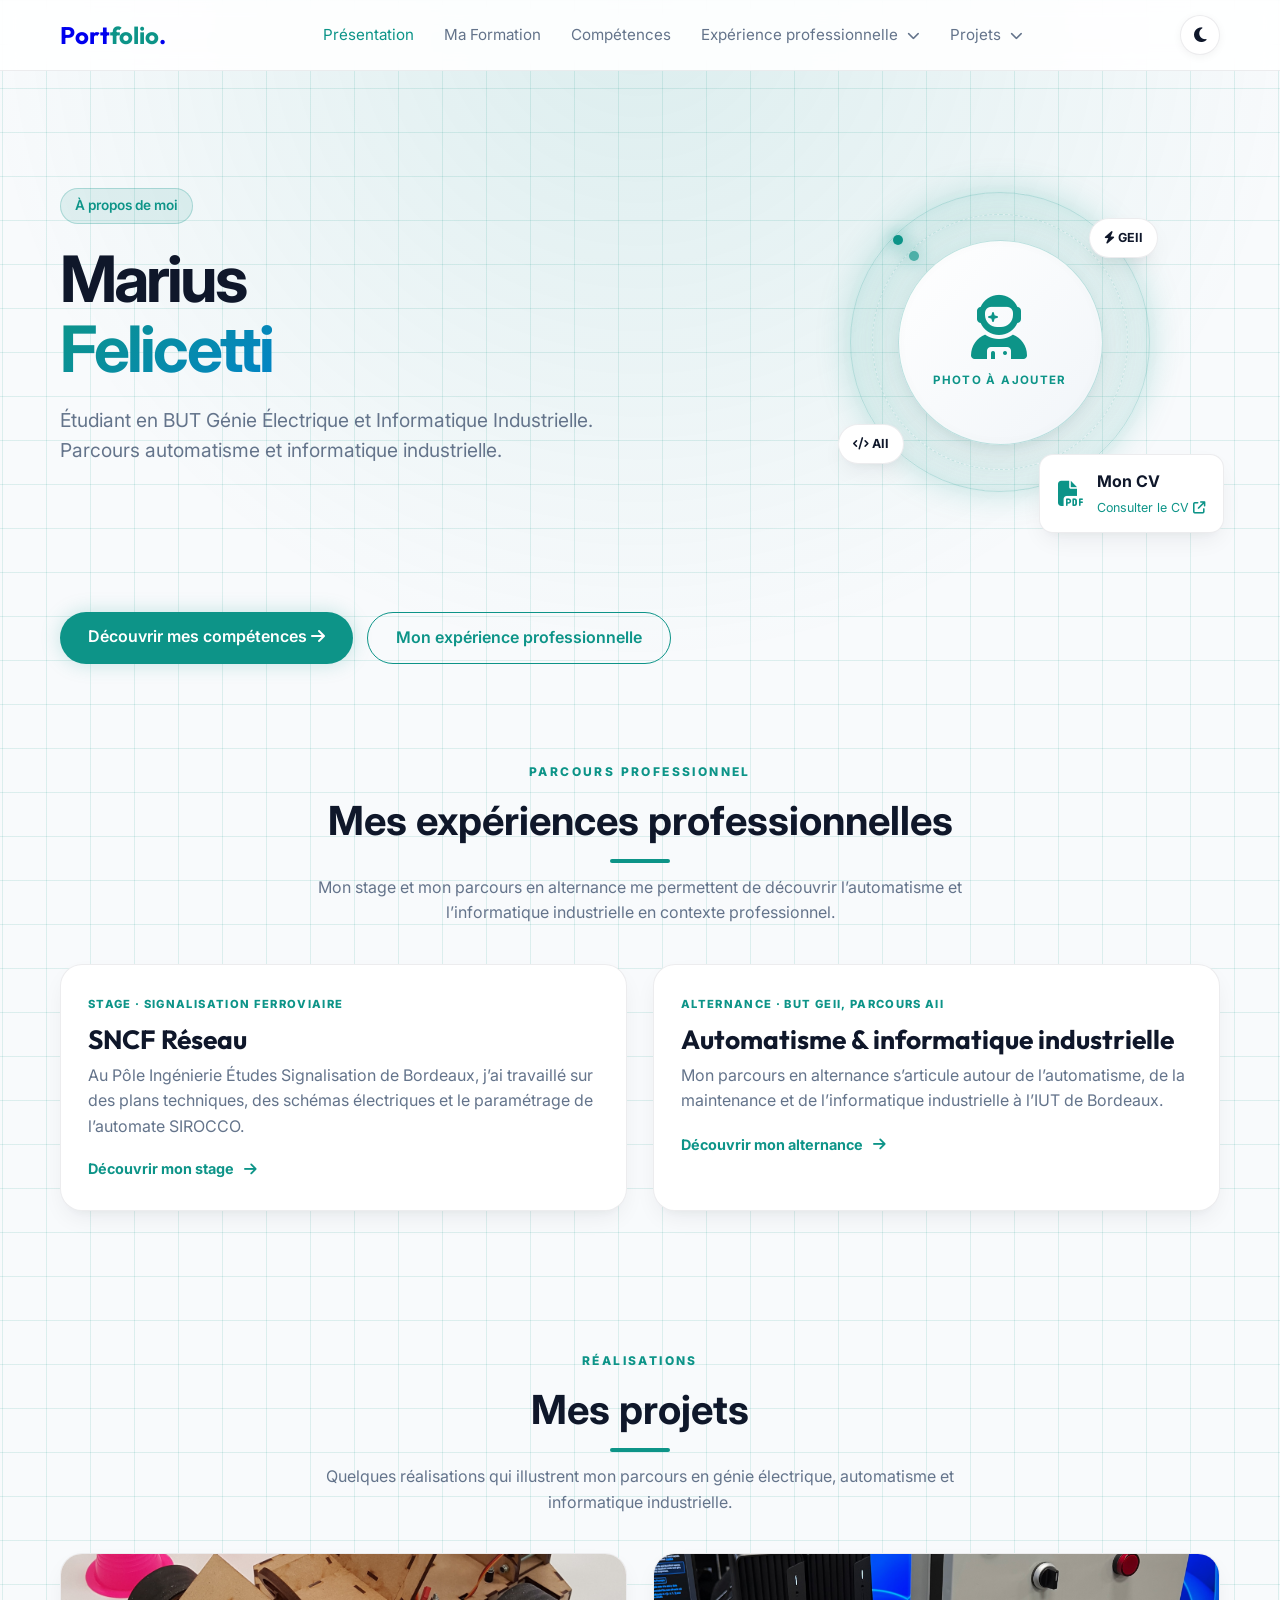
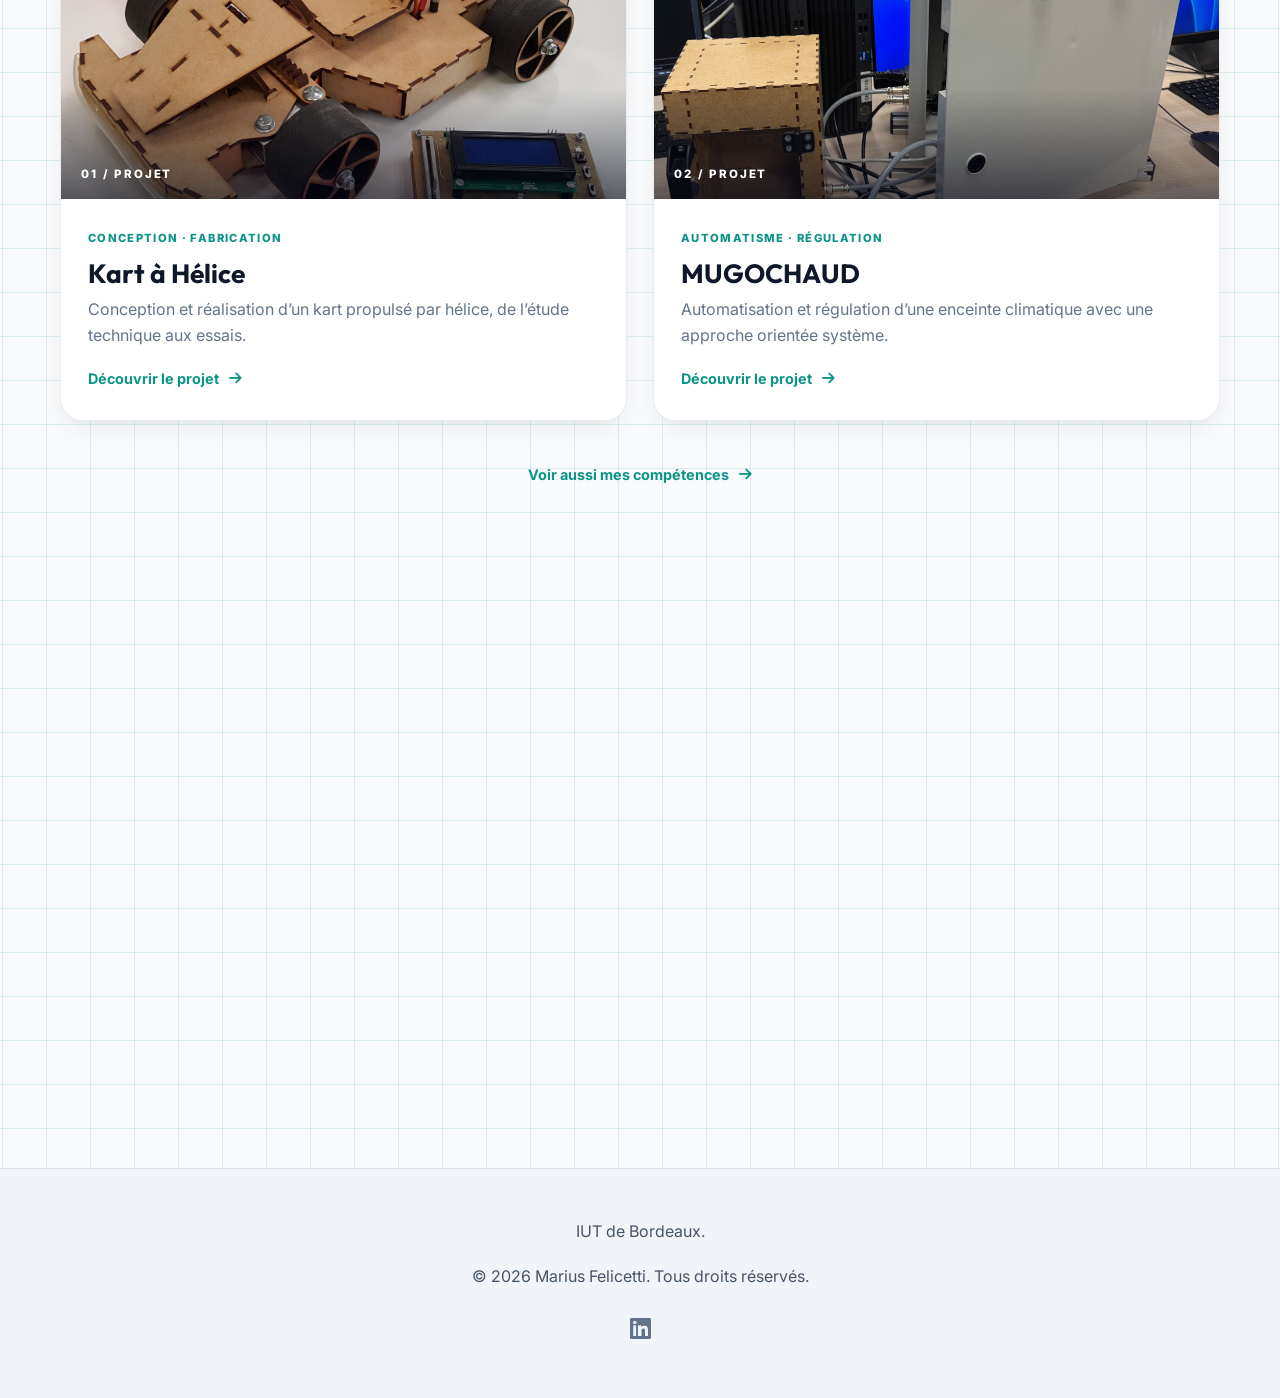
==== commit ecc2c735: "Ajouter les expériences professionnelles à l’accueil" ====
--- a/index.html
+++ b/index.html
@@ -101,6 +101,33 @@
             <div class="container hero-actions">
                 <a href="competences.html" class="btn btn-primary">Découvrir mes compétences <i class="fa-solid fa-arrow-right"></i></a>
                 <a href="stage.html" class="btn btn-secondary">Mon expérience professionnelle</a>
+            </div>
+        </section>
+
+        <!-- Expériences professionnelles -->
+        <section id="experiences" class="section experiences-section">
+            <div class="container">
+                <span class="section-kicker">Parcours professionnel</span>
+                <h2 class="section-title">Mes expériences professionnelles</h2>
+                <p class="section-intro">Mon stage et mon parcours en alternance me permettent de découvrir l’automatisme et l’informatique industrielle en contexte professionnel.</p>
+                <div class="project-showcase">
+                    <article class="project-card">
+                        <div class="project-info">
+                            <span class="project-type">Stage · Signalisation ferroviaire</span>
+                            <h3>SNCF Réseau</h3>
+                            <p>Au Pôle Ingénierie Études Signalisation de Bordeaux, j’ai travaillé sur des plans techniques, des schémas électriques et le paramétrage de l’automate SIROCCO.</p>
+                            <a class="project-link" href="stage.html">Découvrir mon stage <i class="fa-solid fa-arrow-right"></i></a>
+                        </div>
+                    </article>
+                    <article class="project-card">
+                        <div class="project-info">
+                            <span class="project-type">Alternance · BUT GEII, parcours AII</span>
+                            <h3>Automatisme & informatique industrielle</h3>
+                            <p>Mon parcours en alternance s’articule autour de l’automatisme, de la maintenance et de l’informatique industrielle à l’IUT de Bordeaux.</p>
+                            <a class="project-link" href="alternance.html">Découvrir mon alternance <i class="fa-solid fa-arrow-right"></i></a>
+                        </div>
+                    </article>
+                </div>
             </div>
         </section>
 
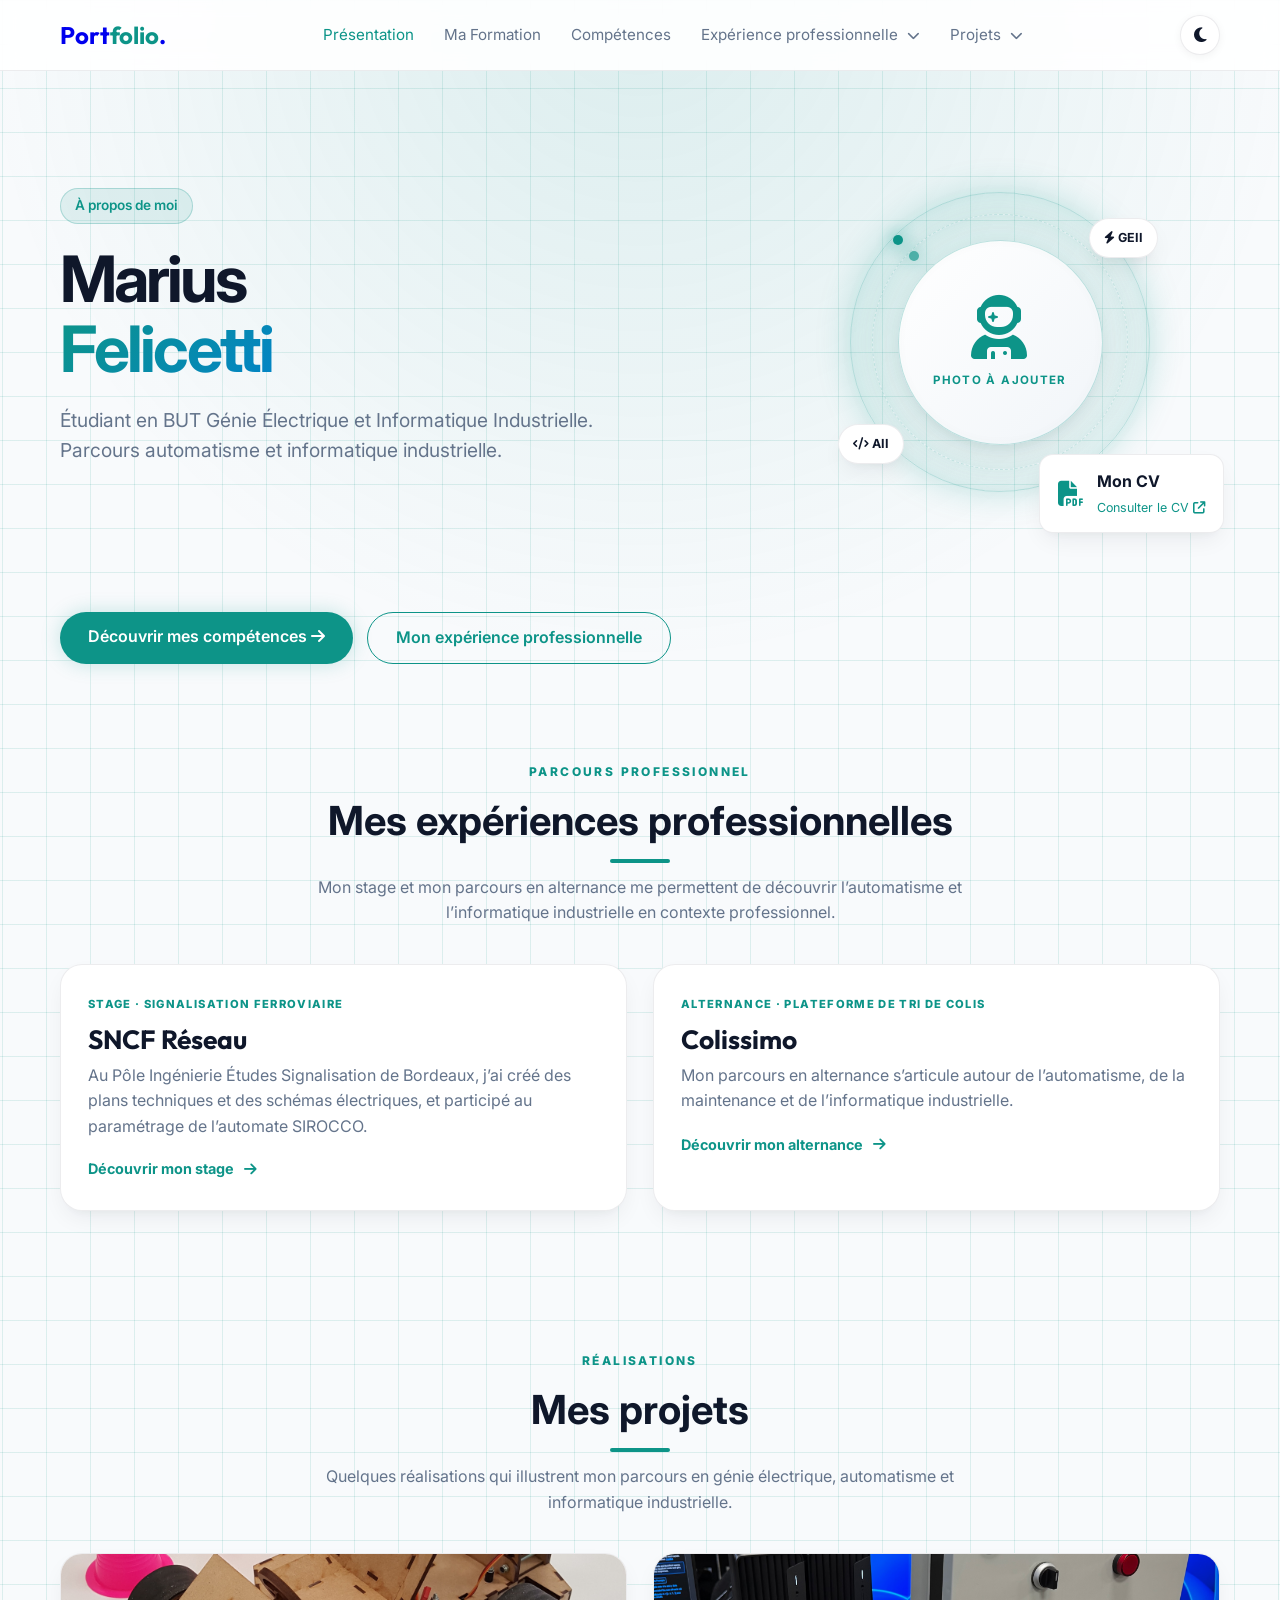
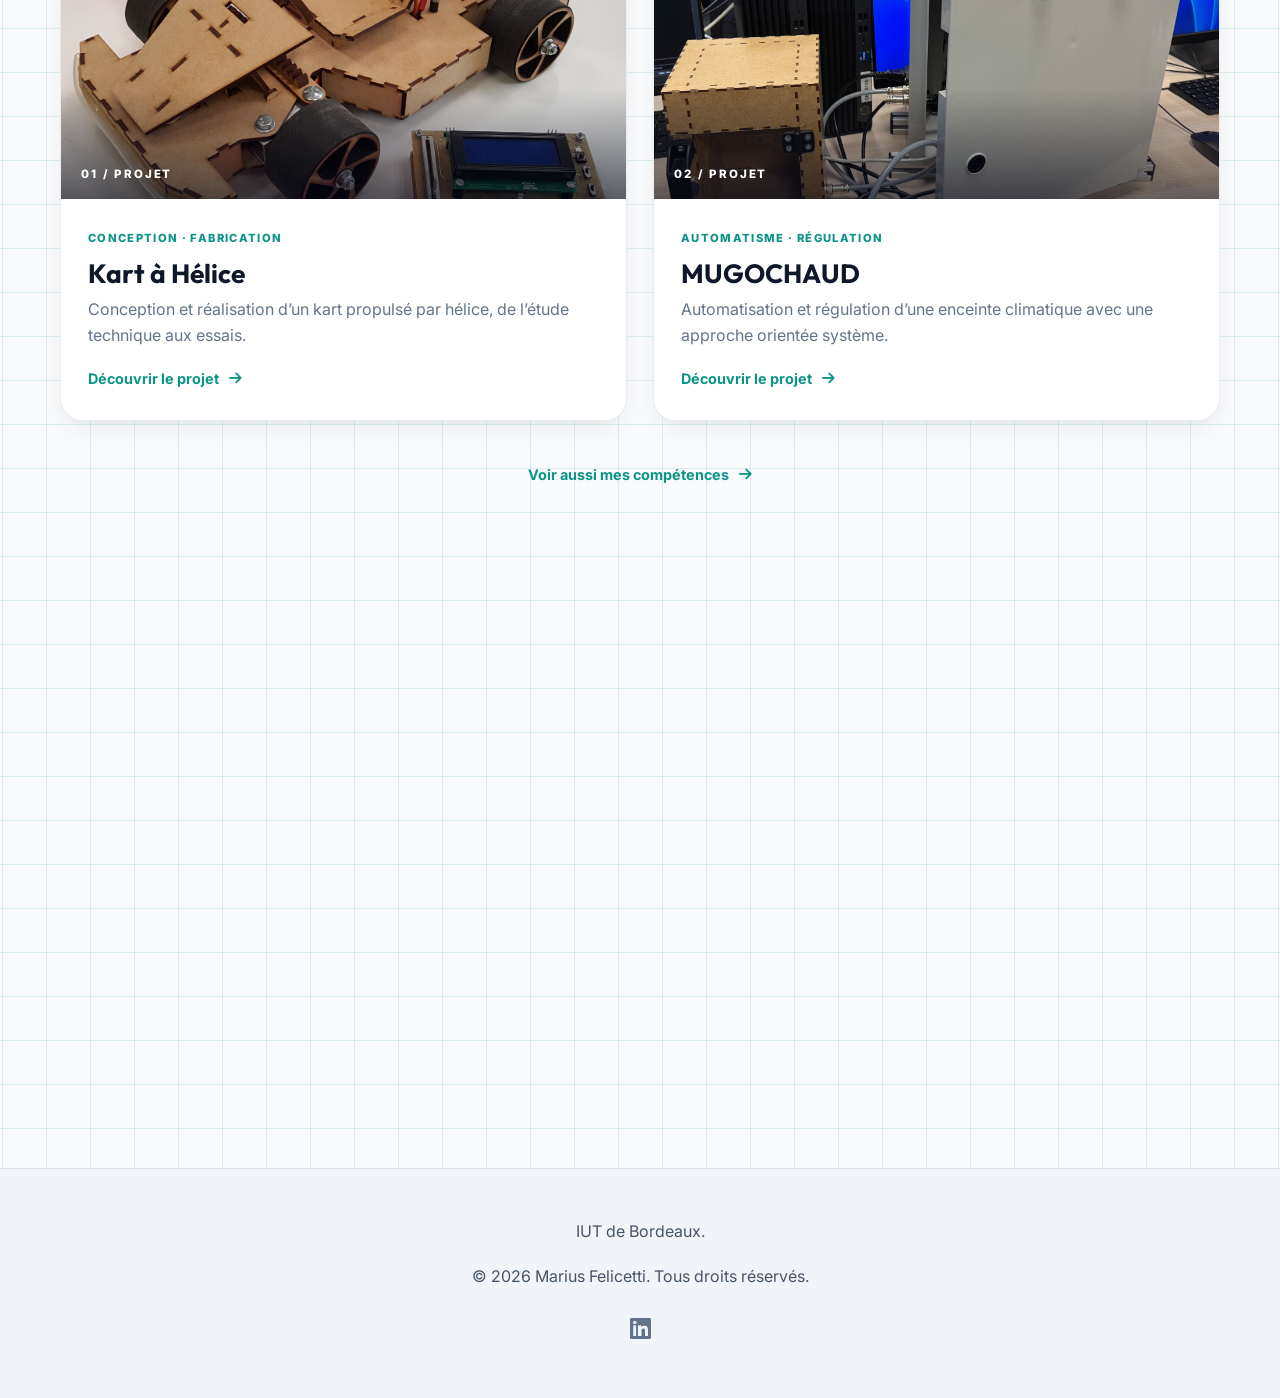
==== commit 311b9d5a: "Préciser les expériences sur la page d’accueil" ====
--- a/index.html
+++ b/index.html
@@ -115,15 +115,15 @@
                         <div class="project-info">
                             <span class="project-type">Stage · Signalisation ferroviaire</span>
                             <h3>SNCF Réseau</h3>
-                            <p>Au Pôle Ingénierie Études Signalisation de Bordeaux, j’ai travaillé sur des plans techniques, des schémas électriques et le paramétrage de l’automate SIROCCO.</p>
+                            <p>Au Pôle Ingénierie Études Signalisation de Bordeaux, j’ai créé des plans techniques et des schémas électriques, et participé au paramétrage de l’automate SIROCCO.</p>
                             <a class="project-link" href="stage.html">Découvrir mon stage <i class="fa-solid fa-arrow-right"></i></a>
                         </div>
                     </article>
                     <article class="project-card">
                         <div class="project-info">
-                            <span class="project-type">Alternance · BUT GEII, parcours AII</span>
-                            <h3>Automatisme & informatique industrielle</h3>
-                            <p>Mon parcours en alternance s’articule autour de l’automatisme, de la maintenance et de l’informatique industrielle à l’IUT de Bordeaux.</p>
+                            <span class="project-type">Alternance · Plateforme de tri de colis</span>
+                            <h3>Colissimo</h3>
+                            <p>Mon parcours en alternance s’articule autour de l’automatisme, de la maintenance et de l’informatique industrielle.</p>
                             <a class="project-link" href="alternance.html">Découvrir mon alternance <i class="fa-solid fa-arrow-right"></i></a>
                         </div>
                     </article>
